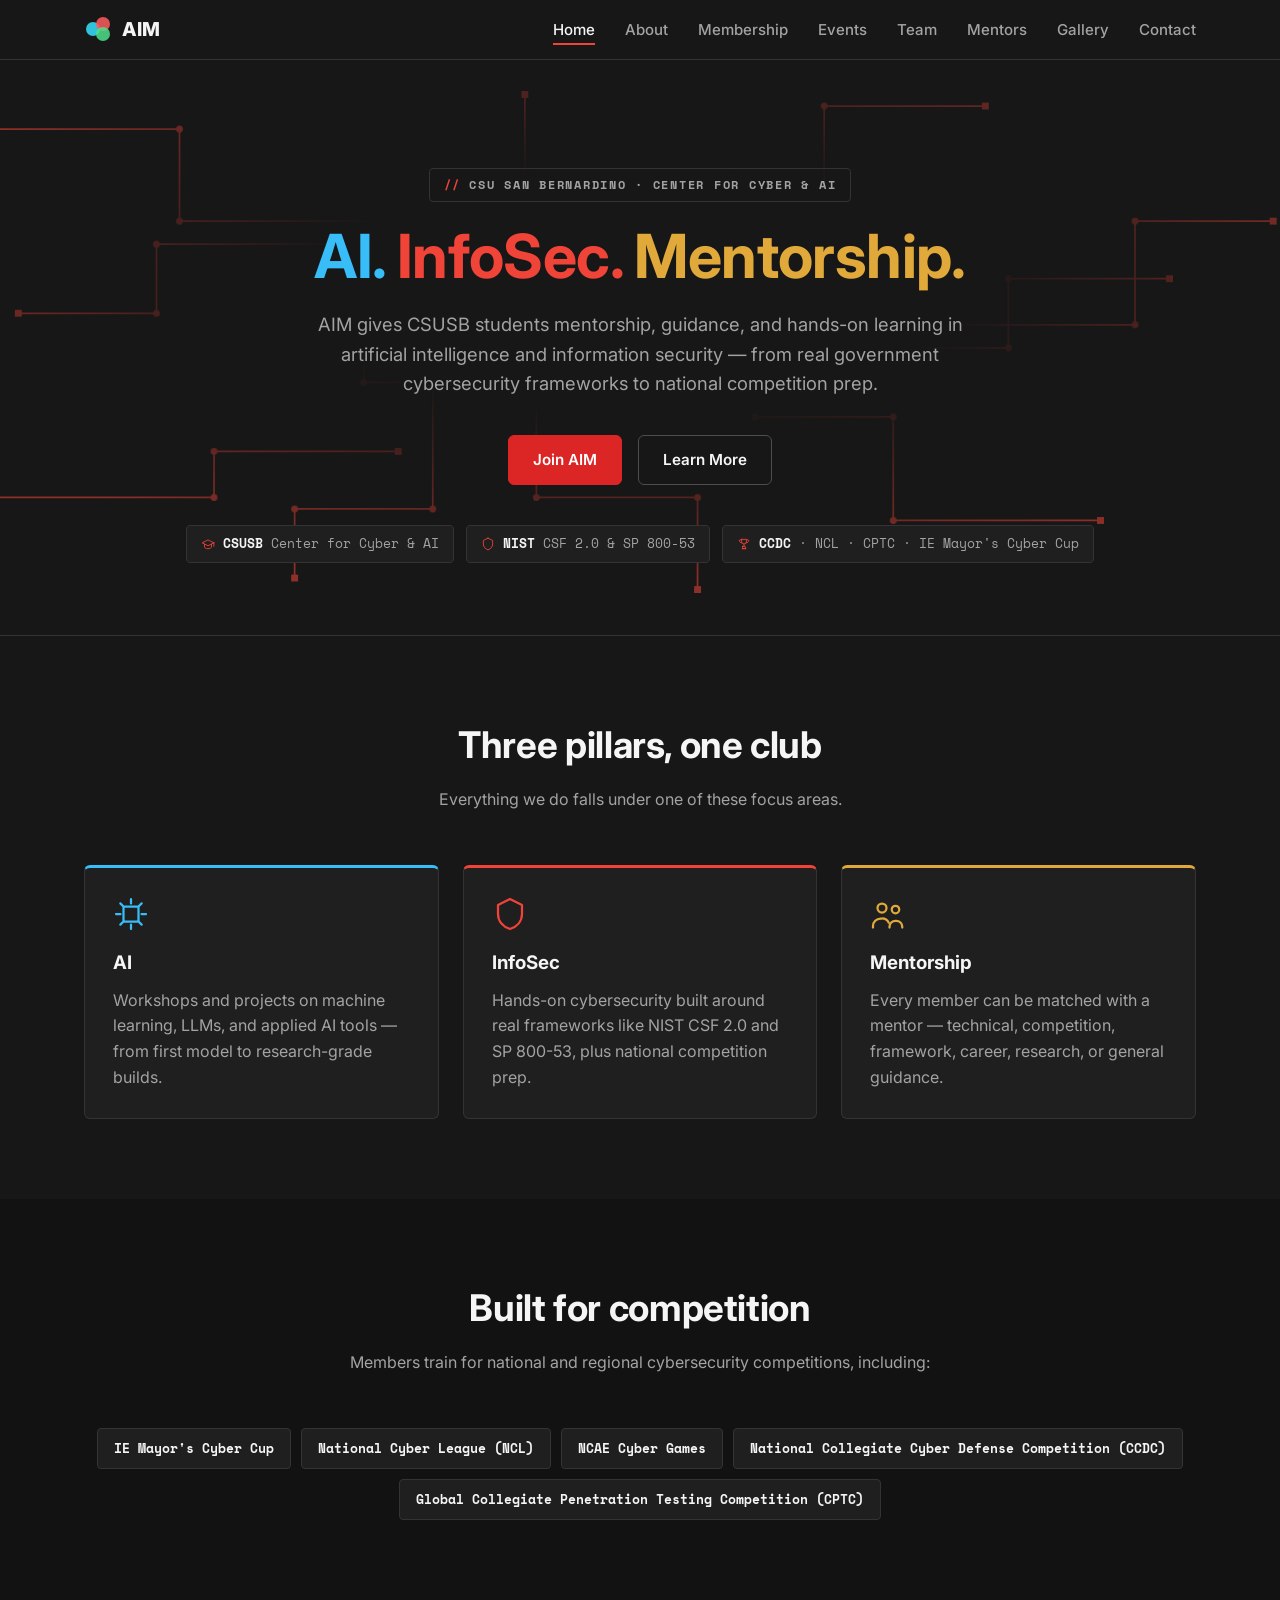
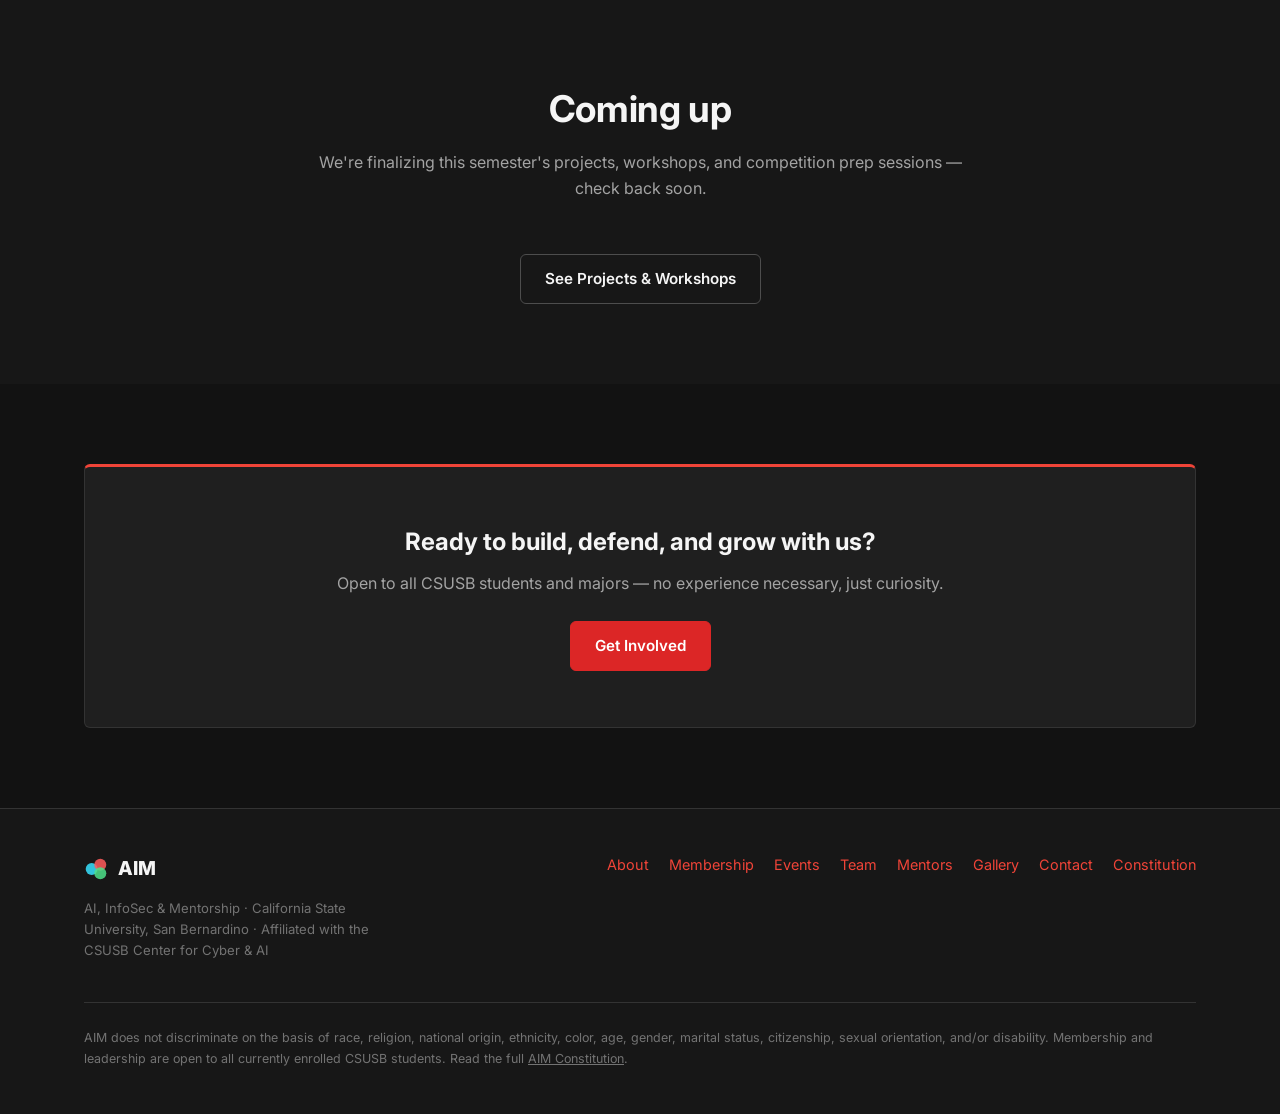
==== index.html @ 1924b588 "Switch to red/black brand palette, add circuit-board graphic sitewide" ====
<!DOCTYPE html>
<html lang="en">
<head>
  <meta charset="UTF-8">
  <meta name="viewport" content="width=device-width, initial-scale=1.0">
  <title>AIM | AI, InfoSec &amp; Mentorship — CSUSB</title>
  <meta name="description" content="AIM is a CSUSB student organization uniting AI, information security, and mentorship — cybersecurity frameworks, competitions, and peer guidance.">
  <link rel="icon" href="assets/logo.svg" type="image/svg+xml">
  <link rel="preconnect" href="https://fonts.googleapis.com">
  <link rel="preconnect" href="https://fonts.gstatic.com" crossorigin>
  <link href="https://fonts.googleapis.com/css2?family=Inter:wght@400;500;600;700;800&family=Space+Mono:wght@400;700&display=swap" rel="stylesheet">
  <link rel="stylesheet" href="css/styles.css">
</head>
<body>
  <header class="site-header">
    <nav class="nav">
      <a href="index.html" class="brand">
        <span class="brand-mark"><img src="assets/logo.svg" alt="" width="28" height="28"></span>
        AIM
      </a>
      <ul class="nav-links">
        <li><a href="index.html" class="active">Home</a></li>
        <li><a href="about.html">About</a></li>
        <li><a href="membership.html">Membership</a></li>
        <li><a href="events.html">Events</a></li>
        <li><a href="team.html">Team</a></li>
        <li><a href="mentors.html">Mentors</a></li>
        <li><a href="gallery.html">Gallery</a></li>
        <li><a href="contact.html">Contact</a></li>
      </ul>
      <button class="nav-toggle" aria-label="Toggle navigation" aria-expanded="false">
        <span></span><span></span><span></span>
      </button>
    </nav>
  </header>

  <main>
    <section class="hero">
      <div class="circuit-bg" aria-hidden="true">
        <svg viewBox="0 0 1200 500" preserveAspectRatio="xMidYMid slice">
          <path d="M40 60 L200 60 L200 140 L420 140" />
          <path d="M60 220 L180 220 L180 160 L360 160 L360 280 L500 280" />
          <path d="M900 40 L760 40 L760 140 L600 140" />
          <path d="M1150 140 L1030 140 L1030 230 L830 230 L830 160 L730 160" />
          <path d="M30 380 L230 380 L230 340 L390 340" />
          <path d="M1000 400 L820 400 L820 310 L700 310" />
          <path d="M500 30 L500 100 L680 100 L680 160" />
          <path d="M650 460 L650 380 L510 380 L510 290" />
          <path d="M300 450 L300 390 L420 390 L420 250 L510 250" />
          <path d="M820 250 L920 250 L920 190 L1060 190" />
          <rect x="37" y="57" width="6" height="6" />
          <rect x="417" y="137" width="6" height="6" />
          <rect x="57" y="217" width="6" height="6" />
          <rect x="497" y="277" width="6" height="6" />
          <rect x="897" y="37" width="6" height="6" />
          <rect x="597" y="137" width="6" height="6" />
          <rect x="1147" y="137" width="6" height="6" />
          <rect x="727" y="157" width="6" height="6" />
          <rect x="27" y="377" width="6" height="6" />
          <rect x="387" y="337" width="6" height="6" />
          <rect x="997" y="397" width="6" height="6" />
          <rect x="697" y="307" width="6" height="6" />
          <rect x="497" y="27" width="6" height="6" />
          <rect x="677" y="157" width="6" height="6" />
          <rect x="647" y="457" width="6" height="6" />
          <rect x="507" y="287" width="6" height="6" />
          <rect x="297" y="447" width="6" height="6" />
          <rect x="507" y="247" width="6" height="6" />
          <rect x="817" y="247" width="6" height="6" />
          <rect x="1057" y="187" width="6" height="6" />
          <circle cx="200" cy="60" r="3" />
          <circle cx="200" cy="140" r="3" />
          <circle cx="180" cy="220" r="3" />
          <circle cx="180" cy="160" r="3" />
          <circle cx="360" cy="160" r="3" />
          <circle cx="360" cy="280" r="3" />
          <circle cx="760" cy="40" r="3" />
          <circle cx="760" cy="140" r="3" />
          <circle cx="1030" cy="140" r="3" />
          <circle cx="1030" cy="230" r="3" />
          <circle cx="830" cy="230" r="3" />
          <circle cx="830" cy="160" r="3" />
          <circle cx="230" cy="380" r="3" />
          <circle cx="230" cy="340" r="3" />
          <circle cx="820" cy="400" r="3" />
          <circle cx="820" cy="310" r="3" />
          <circle cx="500" cy="100" r="3" />
          <circle cx="680" cy="100" r="3" />
          <circle cx="650" cy="380" r="3" />
          <circle cx="510" cy="380" r="3" />
          <circle cx="300" cy="390" r="3" />
          <circle cx="420" cy="390" r="3" />
          <circle cx="420" cy="250" r="3" />
          <circle cx="920" cy="250" r="3" />
          <circle cx="920" cy="190" r="3" />
        </svg>
      </div>
      <div class="container">
        <p class="eyebrow">CSU San Bernardino &middot; Center for Cyber &amp; AI</p>
        <h1>
          <span class="accent-ai">AI.</span>
          <span class="accent-infosec">InfoSec.</span>
          <span class="accent-mentorship">Mentorship.</span>
        </h1>
        <p class="lead">
          AIM gives CSUSB students mentorship, guidance, and hands-on learning in artificial intelligence and
          information security — from real government cybersecurity frameworks to national competition prep.
        </p>
        <div class="hero-actions">
          <a href="membership.html" class="btn btn-primary">Join AIM</a>
          <a href="about.html" class="btn btn-outline">Learn More</a>
        </div>
        <div class="badge-strip">
          <span class="badge"><svg viewBox="0 0 24 24" fill="none" stroke="currentColor" stroke-width="1.5" stroke-linecap="round" stroke-linejoin="round" aria-hidden="true"><path d="M22 10L12 5 2 10l10 5 10-5Z"/><path d="M6 12.5V17c0 1.5 2.5 3 6 3s6-1.5 6-3v-4.5"/><path d="M22 10v6"/></svg> <strong>CSUSB</strong> Center for Cyber &amp; AI</span>
          <span class="badge"><svg viewBox="0 0 24 24" fill="none" stroke="currentColor" stroke-width="1.5" stroke-linecap="round" stroke-linejoin="round" aria-hidden="true"><path d="M12 2l8 4v6c0 5-3.5 8.5-8 10-4.5-1.5-8-5-8-10V6l8-4Z"/></svg> <strong>NIST</strong> CSF 2.0 &amp; SP 800-53</span>
          <span class="badge"><svg viewBox="0 0 24 24" fill="none" stroke="currentColor" stroke-width="1.5" stroke-linecap="round" stroke-linejoin="round" aria-hidden="true"><path d="M8 4h8v4a4 4 0 0 1-8 0V4Z"/><path d="M8 5H5a1 1 0 0 0-1 1c0 2.2 1.8 4 4 4"/><path d="M16 5h3a1 1 0 0 1 1 1c0 2.2-1.8 4-4 4"/><path d="M12 12v4"/><path d="M9 20h6"/><path d="M10 16h4l1 4H9l1-4Z"/></svg> <strong>CCDC</strong> &middot; NCL &middot; CPTC &middot; IE Mayor's Cyber Cup</span>
        </div>
      </div>
    </section>

    <section class="section">
      <div class="container">
        <div class="section-header reveal">
          <h2>Three pillars, one club</h2>
          <p>Everything we do falls under one of these focus areas.</p>
        </div>
        <div class="pillars reveal">
          <div class="pillar-card ai">
            <div class="pillar-icon"><svg viewBox="0 0 24 24" fill="none" stroke="currentColor" stroke-width="1.5" stroke-linecap="round" stroke-linejoin="round" aria-hidden="true"><rect x="7" y="7" width="10" height="10" rx="1"/><path d="M12 2v3M12 19v3M2 12h3M19 12h3M4.9 4.9l2.1 2.1M17 17l2.1 2.1M19.1 4.9 17 7M7 17l-2.1 2.1"/></svg></div>
            <h3>AI</h3>
            <p>Workshops and projects on machine learning, LLMs, and applied AI tools — from first model to research-grade builds.</p>
          </div>
          <div class="pillar-card infosec">
            <div class="pillar-icon"><svg viewBox="0 0 24 24" fill="none" stroke="currentColor" stroke-width="1.5" stroke-linecap="round" stroke-linejoin="round" aria-hidden="true"><path d="M12 2l8 4v6c0 5-3.5 8.5-8 10-4.5-1.5-8-5-8-10V6l8-4Z"/></svg></div>
            <h3>InfoSec</h3>
            <p>Hands-on cybersecurity built around real frameworks like NIST CSF 2.0 and SP 800-53, plus national competition prep.</p>
          </div>
          <div class="pillar-card mentorship">
            <div class="pillar-icon"><svg viewBox="0 0 24 24" fill="none" stroke="currentColor" stroke-width="1.5" stroke-linecap="round" stroke-linejoin="round" aria-hidden="true"><circle cx="8" cy="8" r="3"/><circle cx="17" cy="9" r="2.5"/><path d="M2 21v-1a5 5 0 0 1 5-5h1a5 5 0 0 1 4.5 2.8"/><path d="M13 21v-.5a4 4 0 0 1 4-4h.5a4 4 0 0 1 4 4V21"/></svg></div>
            <h3>Mentorship</h3>
            <p>Every member can be matched with a mentor — technical, competition, framework, career, research, or general guidance.</p>
          </div>
        </div>
      </div>
    </section>

    <section class="section section-alt">
      <div class="container">
        <div class="section-header reveal">
          <h2>Built for competition</h2>
          <p>Members train for national and regional cybersecurity competitions, including:</p>
        </div>
        <div class="chip-row reveal">
          <span class="chip">IE Mayor's Cyber Cup</span>
          <span class="chip">National Cyber League (NCL)</span>
          <span class="chip">NCAE Cyber Games</span>
          <span class="chip">National Collegiate Cyber Defense Competition (CCDC)</span>
          <span class="chip">Global Collegiate Penetration Testing Competition (CPTC)</span>
        </div>
      </div>
    </section>

    <section class="section">
      <div class="container">
        <div class="section-header reveal">
          <h2>Coming up</h2>
          <p>We're finalizing this semester's projects, workshops, and competition prep sessions — check back soon.</p>
        </div>
        <div style="text-align:center;">
          <a href="events.html" class="btn btn-outline">See Projects &amp; Workshops</a>
        </div>
      </div>
    </section>

    <section class="section section-alt">
      <div class="container">
        <div class="cta-banner reveal">
          <h2>Ready to build, defend, and grow with us?</h2>
          <p>Open to all CSUSB students and majors — no experience necessary, just curiosity.</p>
          <a href="membership.html" class="btn btn-primary">Get Involved</a>
        </div>
      </div>
    </section>
  </main>

  <footer class="site-footer">
    <div class="container">
      <div class="footer-inner">
        <div>
          <div class="brand"><span class="brand-mark"><img src="assets/logo.svg" alt="" width="24" height="24"></span> AIM</div>
          <p class="footer-note">AI, InfoSec &amp; Mentorship &middot; California State University, San Bernardino &middot; Affiliated with the CSUSB Center for Cyber &amp; AI</p>
        </div>
        <ul class="footer-links">
          <li><a href="about.html">About</a></li>
          <li><a href="membership.html">Membership</a></li>
          <li><a href="events.html">Events</a></li>
          <li><a href="team.html">Team</a></li>
          <li><a href="mentors.html">Mentors</a></li>
          <li><a href="gallery.html">Gallery</a></li>
          <li><a href="contact.html">Contact</a></li>
          <li><a href="constitution.html">Constitution</a></li>
        </ul>
      </div>
      <p class="footer-legal">
        AIM does not discriminate on the basis of race, religion, national origin, ethnicity, color, age, gender,
        marital status, citizenship, sexual orientation, and/or disability. Membership and leadership are open to
        all currently enrolled CSUSB students. Read the full <a href="constitution.html">AIM Constitution</a>.
      </p>
    </div>
  </footer>

  <script src="js/main.js"></script>
</body>
</html>
---- css/styles.css ----
/* ===== AIM Club — shared styles ===== */

:root {
  --bg: #171717;
  --bg-alt: #121212;
  --surface: #1f1f1f;
  --surface-solid: #1f1f1f;
  --border: #333333;
  --border-strong: #4d4d4d;
  --text: #F5F5F5;
  --text-muted: #a3a3a3;
  --text-dim: #737373;

  --ai: #38BDF8;
  --infosec: #F04438;
  --mentorship: #E0A93A;

  --accent: #F04438;
  --accent-dark: #DC2626;
  --accent-darker: #B91C1C;
  --destructive: #DC2626;

  --radius: 6px;
  --radius-sm: 4px;
  --max-width: 1160px;

  --font-mono: "Space Mono", ui-monospace, SFMono-Regular, Menlo, Monaco, Consolas, "Liberation Mono", monospace;
  --font-body: "Inter", "Segoe UI", system-ui, -apple-system, Roboto, Helvetica, Arial, sans-serif;
}

* { box-sizing: border-box; }

html { scroll-behavior: smooth; }

body {
  margin: 0;
  background: var(--bg);
  color: var(--text);
  font-family: var(--font-body);
  line-height: 1.6;
  -webkit-font-smoothing: antialiased;
}

img { max-width: 100%; display: block; }

a { color: var(--accent); text-decoration: none; }
a:hover { text-decoration: underline; }

.container {
  max-width: var(--max-width);
  margin: 0 auto;
  padding: 0 24px;
}

/* ===== Header / Nav ===== */
.site-header {
  position: sticky;
  top: 0;
  z-index: 50;
  background: var(--bg);
  border-bottom: 1px solid var(--border);
}

.nav {
  display: flex;
  align-items: center;
  justify-content: space-between;
  padding: 14px 24px;
  max-width: var(--max-width);
  margin: 0 auto;
}

.brand {
  display: flex;
  align-items: center;
  gap: 10px;
  font-weight: 800;
  font-size: 1.2rem;
  letter-spacing: 0.01em;
  color: var(--text);
}

.brand:hover { text-decoration: none; }

.brand-mark {
  display: flex;
  align-items: center;
}

.nav-links {
  display: flex;
  gap: 30px;
  list-style: none;
  margin: 0;
  padding: 0;
}

.nav-links a {
  color: var(--text-muted);
  font-weight: 500;
  font-size: 0.94rem;
  position: relative;
  padding-bottom: 4px;
  transition: color 0.15s ease;
}

.nav-links a::after {
  content: "";
  position: absolute;
  left: 0;
  right: 100%;
  bottom: -2px;
  height: 2px;
  background: var(--accent);
  transition: right 0.2s ease;
}

.nav-links a:hover,
.nav-links a.active {
  color: var(--text);
  text-decoration: none;
}

.nav-links a:hover::after,
.nav-links a.active::after { right: 0; }

.nav-toggle {
  display: none;
  flex-direction: column;
  gap: 5px;
  background: none;
  border: none;
  cursor: pointer;
  padding: 6px;
}

.nav-toggle span {
  width: 22px;
  height: 2px;
  background: var(--text);
  display: block;
}

@media (max-width: 860px) {
  .nav-toggle { display: flex; }

  .nav-links {
    position: absolute;
    top: 100%;
    left: 0;
    right: 0;
    background: var(--bg);
    border-bottom: 1px solid var(--border);
    flex-direction: column;
    gap: 0;
    max-height: 0;
    overflow: hidden;
    transition: max-height 0.25s ease;
  }

  .nav-links.open { max-height: 400px; }

  .nav-links li { border-top: 1px solid var(--border); }

  .nav-links a { display: block; padding: 14px 24px; }
  .nav-links a::after { display: none; }
}

/* ===== Buttons ===== */
.btn {
  display: inline-block;
  padding: 12px 24px;
  border-radius: var(--radius);
  font-weight: 600;
  font-size: 0.95rem;
  border: 1px solid transparent;
  cursor: pointer;
  transition: background 0.15s ease, border-color 0.15s ease, color 0.15s ease;
}

.btn:hover { text-decoration: none; }

.btn-primary {
  background: var(--accent-dark);
  color: #FFFFFF;
  border-color: var(--accent-dark);
}

.btn-primary:hover { background: var(--accent-darker); border-color: var(--accent-darker); }

.btn-outline {
  background: transparent;
  border-color: var(--border-strong);
  color: var(--text);
}

.btn-outline:hover { border-color: var(--accent); color: var(--accent); }

/* ===== Hero ===== */
.hero {
  position: relative;
  padding: 96px 0 72px;
  text-align: center;
  border-bottom: 1px solid var(--border);
}

/* Circuit-board trace graphic — used at the top of every page. Etched lines, no glow, one-time draw-in. */
.circuit-bg {
  position: absolute;
  inset: 0;
  z-index: -1;
  overflow: hidden;
  mask-image: radial-gradient(ellipse 70% 60% at 50% 40%, transparent 35%, black 85%);
  -webkit-mask-image: radial-gradient(ellipse 70% 60% at 50% 40%, transparent 35%, black 85%);
}

.circuit-bg svg {
  width: 100%;
  height: 100%;
  opacity: 0.55;
}

.circuit-bg path {
  fill: none;
  stroke: var(--accent);
  stroke-width: 1.5;
  stroke-dasharray: 1400;
  stroke-dashoffset: 1400;
  animation: trace-draw 2.4s ease-out forwards;
}

.circuit-bg rect,
.circuit-bg circle {
  fill: var(--accent);
  opacity: 0;
  animation: pad-fade-in 0.6s ease-out 1.8s forwards;
}

@keyframes trace-draw {
  to { stroke-dashoffset: 0; }
}

@keyframes pad-fade-in {
  to { opacity: 1; }
}

@media (prefers-reduced-motion: reduce) {
  .circuit-bg path { stroke-dashoffset: 0; animation: none; }
  .circuit-bg rect, .circuit-bg circle { opacity: 1; animation: none; }
}

.hero .eyebrow {
  display: inline-flex;
  align-items: center;
  gap: 8px;
  font-family: var(--font-mono);
  color: var(--text-muted);
  text-transform: uppercase;
  letter-spacing: 0.14em;
  font-size: 0.78rem;
  font-weight: 700;
  margin-bottom: 20px;
  padding: 6px 14px;
  border: 1px solid var(--border);
  border-radius: var(--radius-sm);
}

.hero .eyebrow::before {
  content: "//";
  color: var(--accent);
}

.hero h1 {
  font-size: clamp(2.4rem, 5.5vw, 3.8rem);
  margin: 0 0 20px;
  line-height: 1.12;
  letter-spacing: -0.01em;
}

.hero .accent-ai { color: var(--ai); }
.hero .accent-infosec { color: var(--infosec); }
.hero .accent-mentorship { color: var(--mentorship); }

.hero p.lead {
  color: var(--text-muted);
  font-size: 1.15rem;
  max-width: 660px;
  margin: 0 auto 36px;
}

.hero-actions {
  display: flex;
  gap: 16px;
  justify-content: center;
  flex-wrap: wrap;
}

/* ===== Badge strip (affiliation / frameworks / competitions) ===== */
.badge-strip {
  display: flex;
  flex-wrap: wrap;
  justify-content: center;
  gap: 12px;
  margin-top: 40px;
}

.badge {
  display: inline-flex;
  align-items: center;
  gap: 8px;
  padding: 8px 14px;
  border-radius: var(--radius-sm);
  background: var(--surface);
  border: 1px solid var(--border);
  font-family: var(--font-mono);
  font-size: 0.8rem;
  color: var(--text-muted);
}

.badge svg { width: 14px; height: 14px; stroke: var(--accent); flex-shrink: 0; }
.badge strong { color: var(--text); font-weight: 600; }

/* ===== Section ===== */
.section {
  padding: 80px 0;
}

.section-alt { background: var(--bg-alt); }

.section-header {
  text-align: center;
  max-width: 680px;
  margin: 0 auto 52px;
}

.section-header h2 {
  font-size: clamp(1.7rem, 3vw, 2.3rem);
  margin: 0 0 12px;
  letter-spacing: -0.01em;
}

.section-header p { color: var(--text-muted); margin: 0; }

/* ===== Pillar cards ===== */
.pillars {
  display: grid;
  grid-template-columns: repeat(3, 1fr);
  gap: 24px;
}

@media (max-width: 800px) {
  .pillars { grid-template-columns: 1fr; }
}

.pillar-card {
  position: relative;
  background: var(--surface);
  border: 1px solid var(--border);
  border-top: 3px solid var(--pillar-color, var(--accent));
  border-radius: var(--radius);
  padding: 28px;
  transition: border-color 0.15s ease;
}

.pillar-card:hover { border-color: var(--border-strong); border-top-color: var(--pillar-color, var(--accent)); }

.pillar-card.ai { --pillar-color: var(--ai); }
.pillar-card.infosec { --pillar-color: var(--infosec); }
.pillar-card.mentorship { --pillar-color: var(--mentorship); }

.pillar-icon {
  width: 36px;
  height: 36px;
  margin-bottom: 16px;
  color: var(--pillar-color, var(--accent));
}

.pillar-icon svg { width: 100%; height: 100%; stroke: currentColor; fill: none; stroke-width: 1.5; }

.pillar-card h3 { margin: 0 0 10px; }
.pillar-card p { color: var(--text-muted); margin: 0; }

/* ===== Competitions / frameworks strip ===== */
.chip-row {
  display: flex;
  flex-wrap: wrap;
  gap: 10px;
  justify-content: center;
}

.chip {
  padding: 9px 16px;
  border-radius: var(--radius-sm);
  background: var(--surface);
  border: 1px solid var(--border);
  font-family: var(--font-mono);
  font-size: 0.82rem;
  font-weight: 700;
  color: var(--text);
  transition: border-color 0.15s ease;
}

.chip:hover { border-color: var(--accent); }

/* ===== Cards grid (events / team) ===== */
.card-grid {
  display: grid;
  grid-template-columns: repeat(auto-fit, minmax(260px, 1fr));
  gap: 20px;
}

.card {
  background: var(--surface);
  border: 1px solid var(--border);
  border-radius: var(--radius);
  overflow: hidden;
  transition: border-color 0.15s ease;
}

.card:hover { border-color: var(--border-strong); }

.card-body { padding: 22px; }

.card-tag {
  display: inline-block;
  font-family: var(--font-mono);
  font-size: 0.68rem;
  font-weight: 700;
  text-transform: uppercase;
  letter-spacing: 0.06em;
  padding: 4px 10px;
  border-radius: var(--radius-sm);
  margin-bottom: 12px;
}

.card-tag.ai { background: rgba(56, 189, 248, 0.12); color: var(--ai); }
.card-tag.infosec { background: rgba(240, 68, 56, 0.12); color: var(--infosec); }
.card-tag.mentorship { background: rgba(224, 169, 58, 0.12); color: var(--mentorship); }
.card-tag.competition { background: rgba(148, 163, 184, 0.14); color: var(--text); }
.card-tag.neutral { background: rgba(148, 163, 184, 0.1); color: var(--text-muted); }

.card h3 { margin: 0 0 8px; font-size: 1.1rem; }
.card h3 a { color: var(--text); text-decoration: none; }
.card h3 a:hover { color: var(--accent); text-decoration: underline; }
.card .meta { color: var(--text-muted); font-size: 0.85rem; margin: 0 0 10px; }
.card p.desc { color: var(--text-muted); margin: 0; font-size: 0.92rem; }

/* ===== Project schedule ===== */
.schedule-box {
  background: var(--surface-solid);
  border: 1px solid var(--border);
  border-radius: var(--radius);
  max-height: 480px;
  overflow: auto;
}

.schedule-table {
  width: 100%;
  border-collapse: collapse;
}

.schedule-table thead th {
  position: sticky;
  top: 0;
  z-index: 1;
  background: var(--surface-solid);
  text-align: left;
  font-family: var(--font-mono);
  font-size: 0.68rem;
  text-transform: uppercase;
  letter-spacing: 0.08em;
  color: var(--text-dim);
  padding: 14px 20px;
  border-bottom: 1px solid var(--border);
  white-space: nowrap;
}

.schedule-table tbody td {
  padding: 14px 20px;
  border-bottom: 1px solid var(--border);
  vertical-align: middle;
}

.schedule-table tbody tr:last-child td { border-bottom: none; }

.schedule-table tbody tr:hover { background: var(--bg-alt); }

.schedule-name {
  color: var(--text);
  font-weight: 700;
  font-size: 0.95rem;
}

.schedule-person {
  display: flex;
  align-items: center;
  gap: 8px;
  font-family: var(--font-mono);
  font-size: 0.82rem;
  color: var(--text-muted);
  white-space: nowrap;
}

.schedule-avatar {
  flex: none;
  width: 26px;
  height: 26px;
  border-radius: 50%;
  background: var(--border);
  display: flex;
  align-items: center;
  justify-content: center;
  color: var(--text-dim);
  overflow: hidden;
}

.schedule-avatar svg { width: 14px; height: 14px; }

.schedule-time {
  font-family: var(--font-mono);
  font-size: 0.85rem;
  color: var(--text);
  white-space: nowrap;
}

.schedule-location {
  font-family: var(--font-mono);
  font-size: 0.85rem;
  color: var(--text-muted);
  white-space: nowrap;
}

@media (max-width: 720px) {
  .schedule-table { min-width: 640px; }
}

/* ===== Gallery ===== */
.gallery-grid {
  display: grid;
  grid-template-columns: repeat(auto-fill, minmax(220px, 1fr));
  gap: 16px;
}

.gallery-grid img {
  width: 100%;
  aspect-ratio: 4 / 3;
  object-fit: cover;
  border-radius: var(--radius-sm);
  border: 1px solid var(--border);
}

/* ===== Team ===== */
.team-section-label {
  text-align: center;
  font-size: 0.8rem;
  font-weight: 700;
  text-transform: uppercase;
  letter-spacing: 0.12em;
  color: var(--text-dim);
  margin: 0 0 24px;
}

.team-card {
  text-align: center;
  padding: 30px 20px;
}

.avatar {
  width: 84px;
  height: 84px;
  border-radius: 50%;
  margin: 0 auto 16px;
  display: flex;
  align-items: center;
  justify-content: center;
  font-weight: 700;
  font-size: 1.3rem;
  color: var(--text);
  background: var(--border);
  border: 1px solid var(--border-strong);
}

.team-card h3 { margin: 0 0 4px; font-size: 1.05rem; }
.team-card .role { color: var(--text-muted); font-size: 0.88rem; margin: 0 0 10px; font-weight: 600; }
.team-card .role-desc { color: var(--text-dim); font-size: 0.82rem; margin: 0; }

/* ===== Membership tiers ===== */
.tier-grid {
  display: grid;
  grid-template-columns: repeat(3, 1fr);
  gap: 24px;
}

@media (max-width: 900px) {
  .tier-grid { grid-template-columns: 1fr; }
}

.tier-card {
  background: var(--surface);
  border: 1px solid var(--border);
  border-radius: var(--radius);
  padding: 28px;
}

.tier-card h3 { margin: 0 0 12px; }
.tier-card p { color: var(--text-muted); font-size: 0.94rem; }
.tier-card ul { color: var(--text-muted); font-size: 0.9rem; padding-left: 20px; margin: 14px 0 0; }
.tier-card li { margin-bottom: 6px; }

.mentor-category-grid {
  display: grid;
  grid-template-columns: repeat(auto-fit, minmax(240px, 1fr));
  gap: 20px;
}

.mentor-category {
  background: var(--surface);
  border: 1px solid var(--border);
  border-radius: var(--radius-sm);
  padding: 20px;
}

.mentor-category h4 {
  margin: 0 0 8px;
  color: var(--text);
  font-size: 0.98rem;
}

.mentor-category p { margin: 0; color: var(--text-muted); font-size: 0.88rem; }

/* ===== Contact ===== */
.contact-grid {
  display: grid;
  grid-template-columns: 1.1fr 0.9fr;
  gap: 40px;
  align-items: start;
}

@media (max-width: 800px) {
  .contact-grid { grid-template-columns: 1fr; }
}

.info-list {
  list-style: none;
  padding: 0;
  margin: 0;
  display: flex;
  flex-direction: column;
  gap: 14px;
}

.info-list li {
  background: var(--surface);
  border: 1px solid var(--border);
  border-radius: var(--radius);
  padding: 14px 18px;
}

.info-list .label {
  display: block;
  font-size: 0.78rem;
  text-transform: uppercase;
  letter-spacing: 0.06em;
  color: var(--text-muted);
  margin-bottom: 4px;
}

.form-card {
  background: var(--surface);
  border: 1px solid var(--border);
  border-radius: var(--radius);
  padding: 28px;
}

.form-card h3 { margin-top: 0; }

.form-card .btn-primary {
  width: 100%;
  text-align: center;
  margin-top: 8px;
}

/* ===== CTA banner ===== */
.cta-banner {
  position: relative;
  text-align: center;
  padding: 56px 24px;
  border-radius: var(--radius);
  background: var(--surface);
  border: 1px solid var(--border);
  border-top: 3px solid var(--accent);
}

.cta-banner h2 { margin: 0 0 10px; }
.cta-banner p { color: var(--text-muted); margin: 0 0 24px; }

/* ===== Footer ===== */
.site-footer {
  border-top: 1px solid var(--border);
  padding: 44px 0 32px;
  color: var(--text-muted);
  font-size: 0.9rem;
}

.footer-inner {
  display: flex;
  justify-content: space-between;
  align-items: flex-start;
  flex-wrap: wrap;
  gap: 24px;
}

.footer-links {
  display: flex;
  gap: 20px;
  list-style: none;
  padding: 0;
  margin: 0;
}

.footer-note { margin-top: 14px; font-size: 0.82rem; color: var(--text-dim); max-width: 320px; }

.footer-legal {
  margin-top: 28px;
  padding-top: 24px;
  border-top: 1px solid var(--border);
  font-size: 0.78rem;
  color: var(--text-dim);
  line-height: 1.7;
}

.footer-legal a { color: var(--text-dim); text-decoration: underline; }

/* ===== Page header (non-home pages) ===== */
.page-header {
  position: relative;
  padding: 64px 0 40px;
  text-align: center;
  border-bottom: 1px solid var(--border);
}

.page-header h1 { margin: 0 0 12px; font-size: clamp(1.9rem, 4vw, 2.7rem); letter-spacing: -0.01em; }
.page-header p { color: var(--text-muted); max-width: 640px; margin: 0 auto; }

/* ===== Prose (Constitution page) ===== */
.prose {
  max-width: 780px;
  margin: 0 auto;
  color: var(--text-muted);
}

.prose h2 {
  color: var(--text);
  margin: 44px 0 14px;
  font-size: 1.3rem;
  letter-spacing: -0.01em;
}

.prose h2:first-child { margin-top: 0; }

.prose h3 {
  color: var(--text);
  margin: 26px 0 10px;
  font-size: 1.05rem;
}

.prose p { margin: 0 0 14px; }
.prose ul { margin: 0 0 14px; padding-left: 22px; }
.prose li { margin-bottom: 6px; }

.prose-card {
  background: var(--surface);
  border: 1px solid var(--border);
  border-radius: var(--radius);
  padding: 40px;
}

@media (max-width: 640px) {
  .prose-card { padding: 24px; }
}

/* ===== Reveal-on-scroll ===== */
.reveal {
  opacity: 0;
  transform: translateY(12px);
  transition: opacity 0.4s ease, transform 0.4s ease;
}

.reveal.in-view {
  opacity: 1;
  transform: translateY(0);
}

@media (prefers-reduced-motion: reduce) {
  .reveal { opacity: 1; transform: none; transition: none; }
}
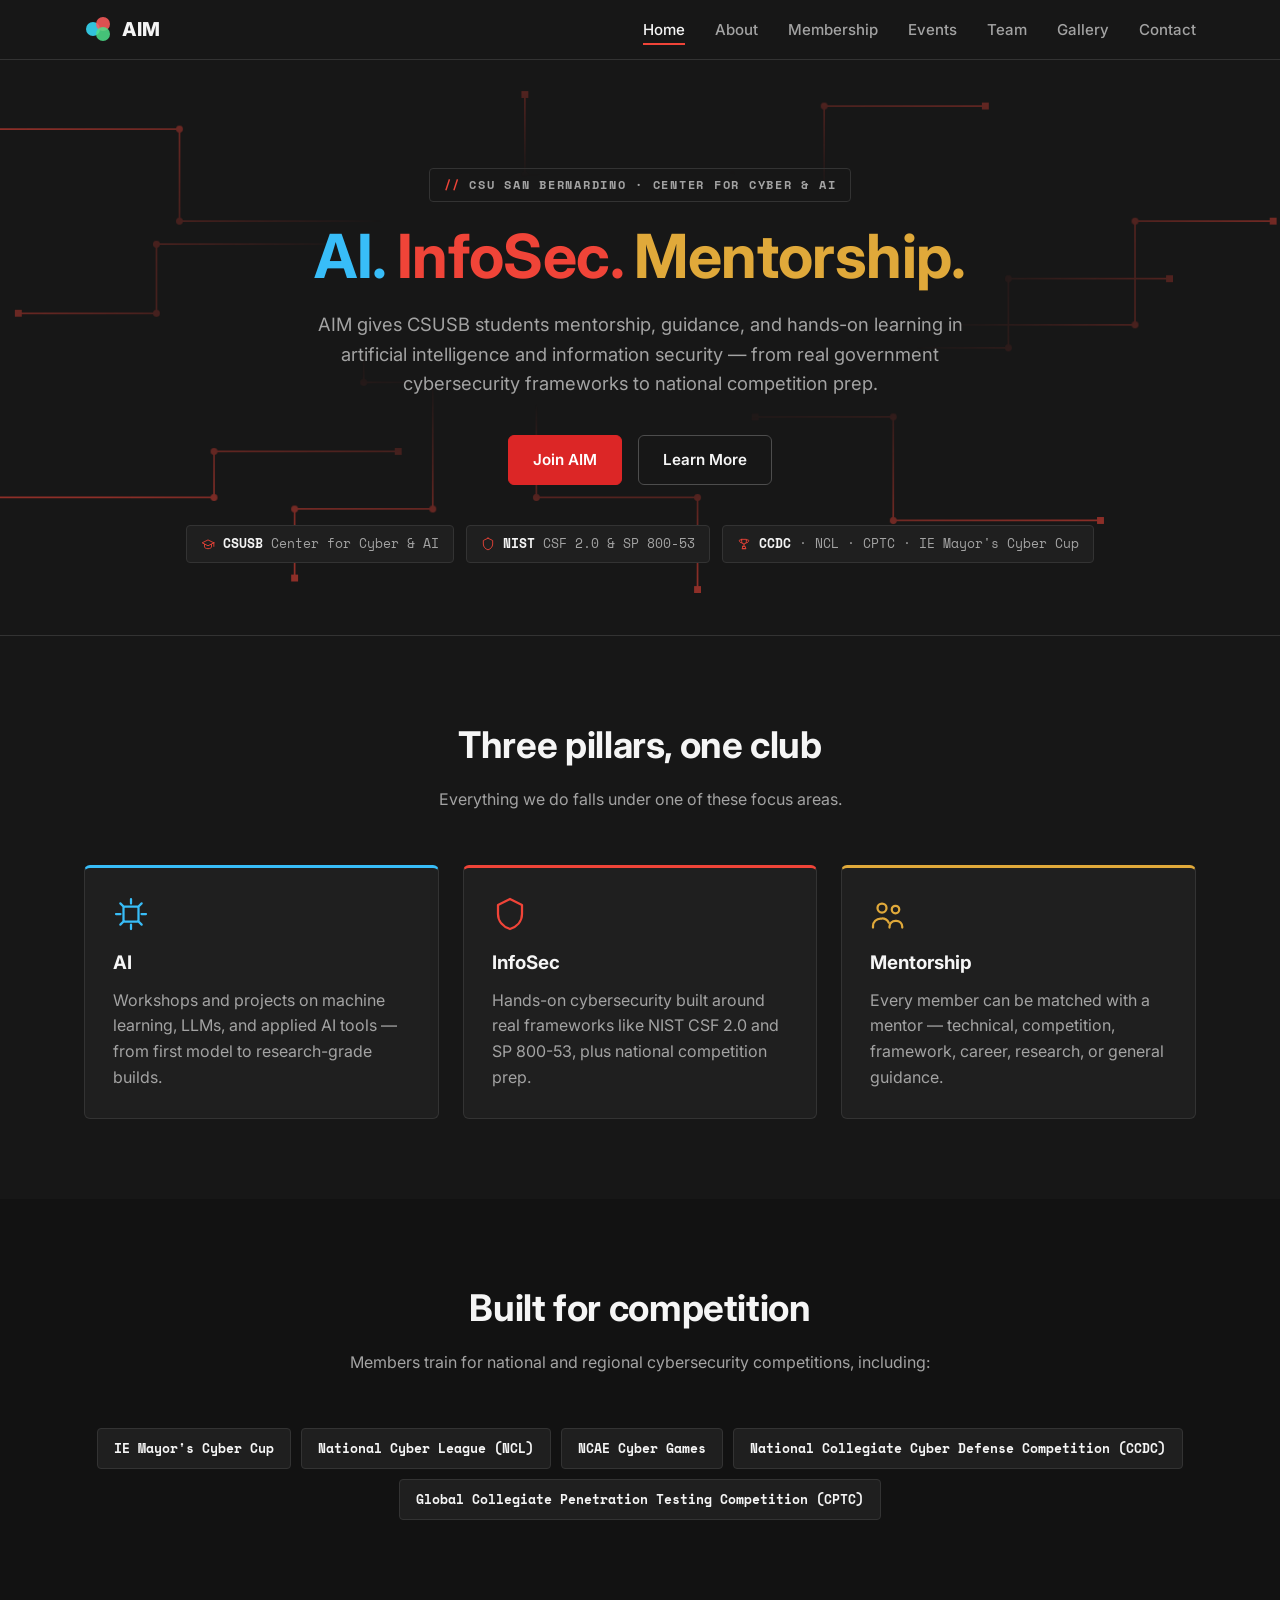
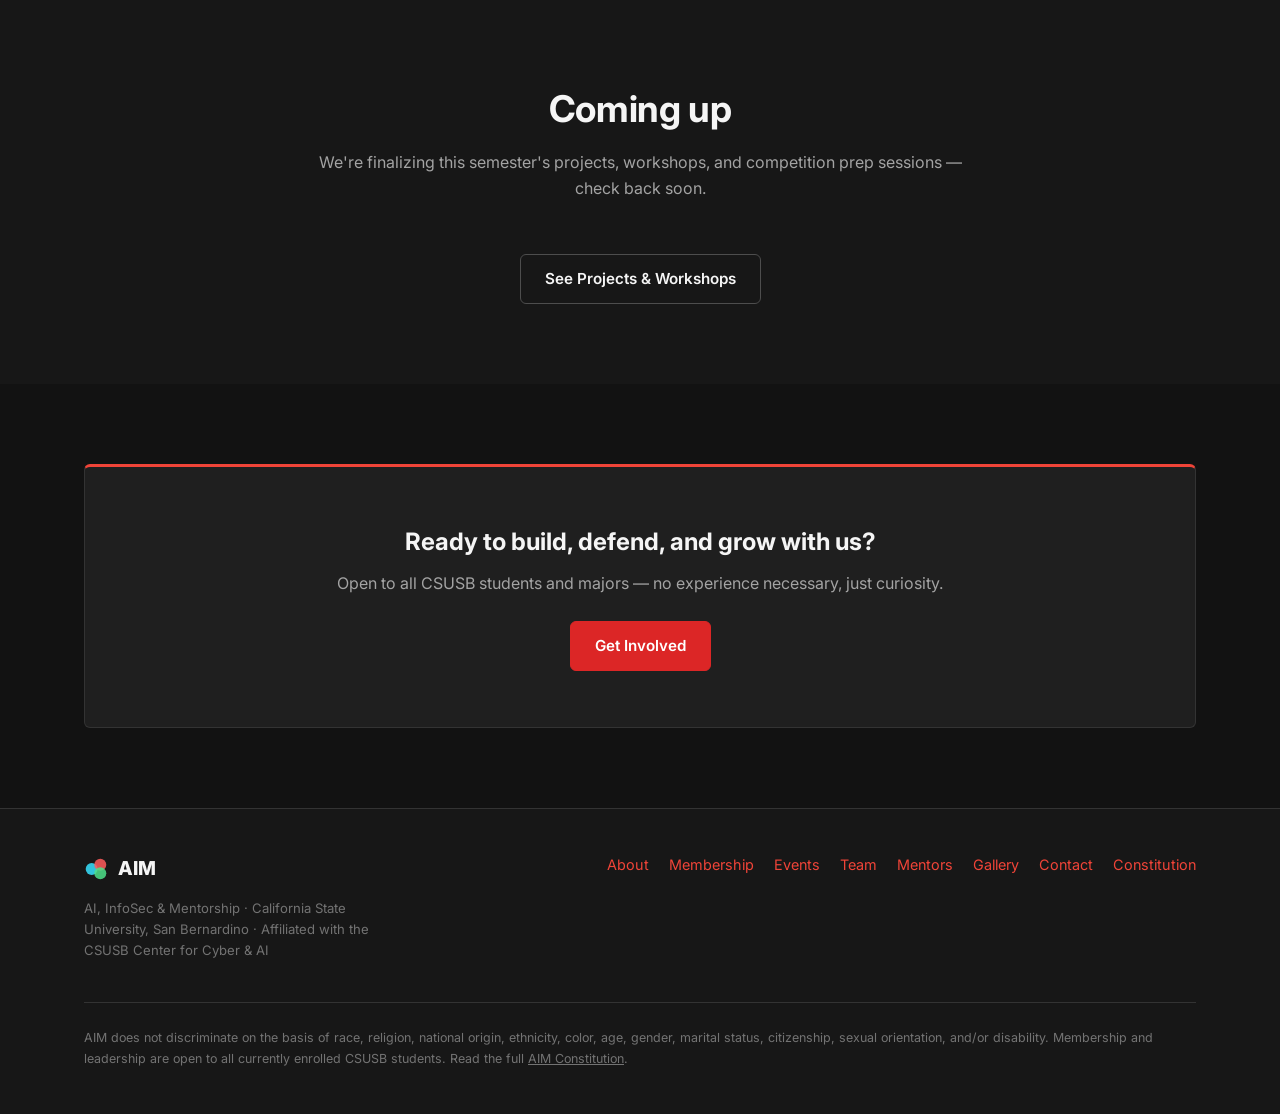
==== commit 9be1f85b: "Remove Mentors from header nav, update officer roster, drop LinkedIn link Site-wide: drop Mentors fr" ====
--- a/index.html
+++ b/index.html
@@ -24,7 +24,6 @@
         <li><a href="membership.html">Membership</a></li>
         <li><a href="events.html">Events</a></li>
         <li><a href="team.html">Team</a></li>
-        <li><a href="mentors.html">Mentors</a></li>
         <li><a href="gallery.html">Gallery</a></li>
         <li><a href="contact.html">Contact</a></li>
       </ul>
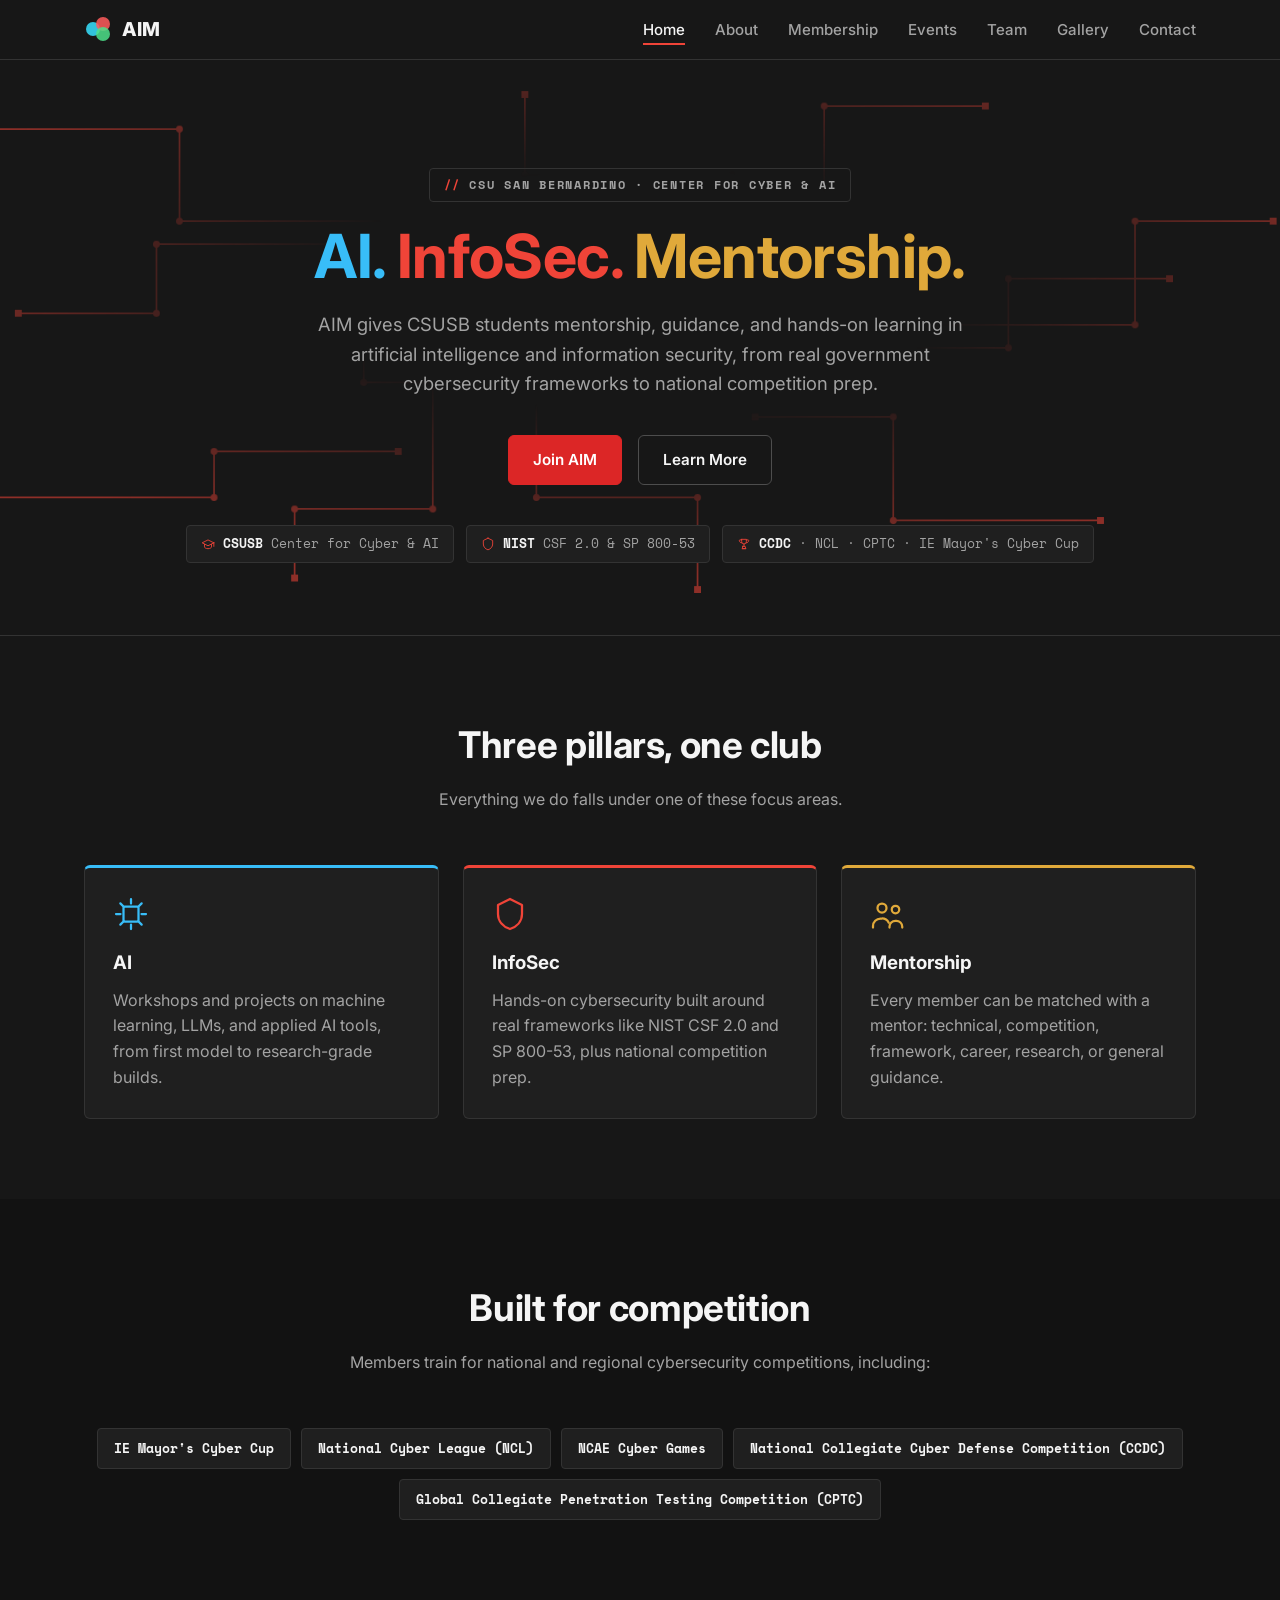
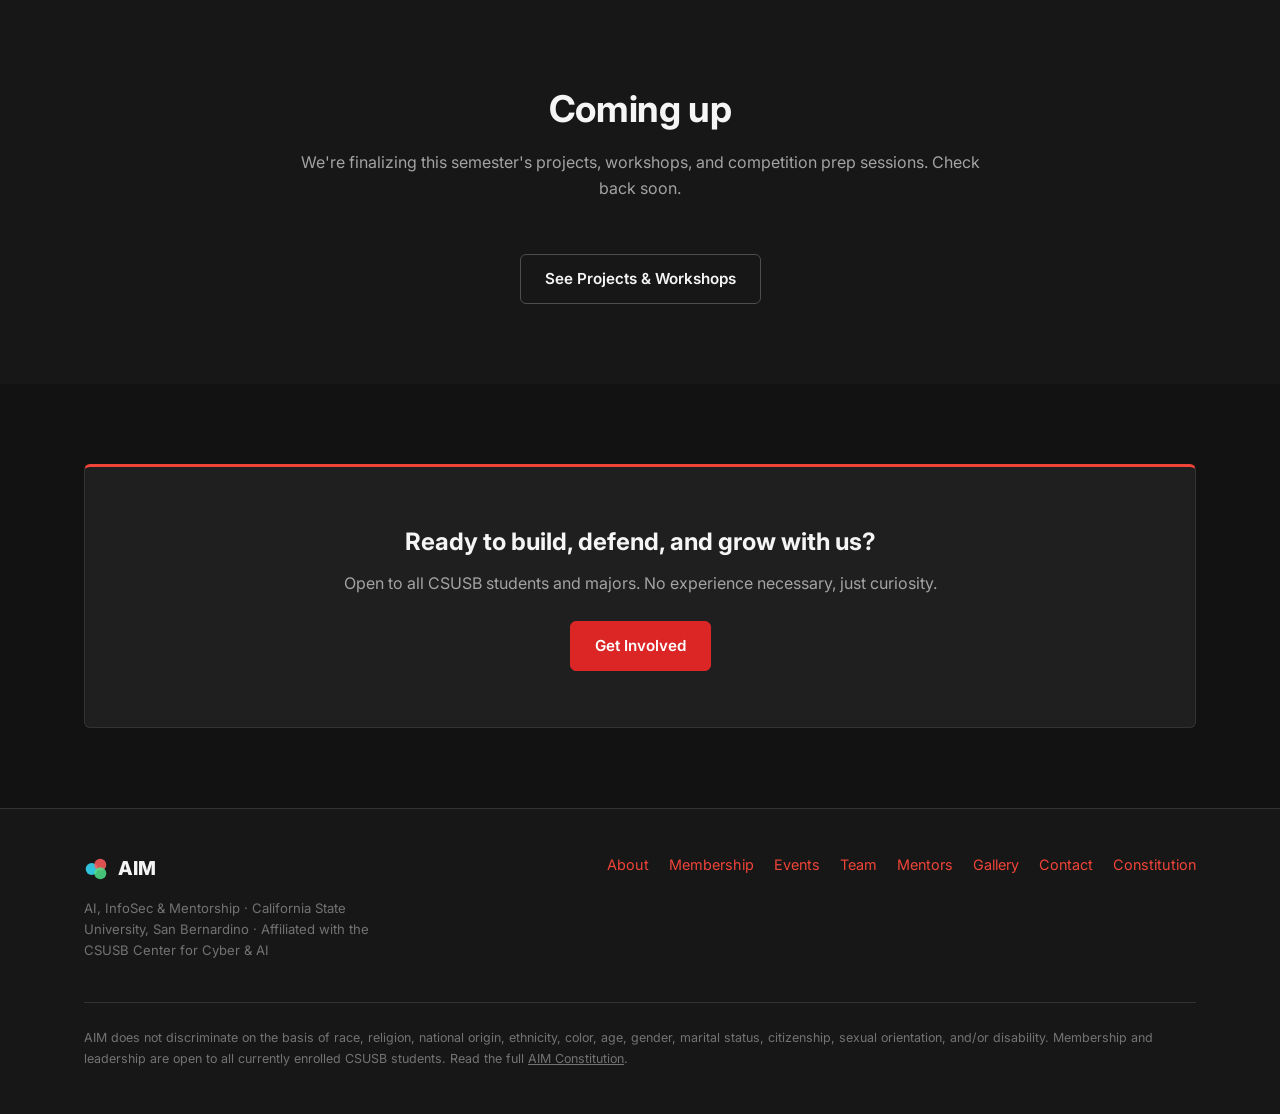
==== commit 506b9295: "Remove em dashes sitewide, rewrite as plain punctuation Rewrote every em dash across all pages and s" ====
--- a/index.html
+++ b/index.html
@@ -3,8 +3,8 @@
 <head>
   <meta charset="UTF-8">
   <meta name="viewport" content="width=device-width, initial-scale=1.0">
-  <title>AIM | AI, InfoSec &amp; Mentorship — CSUSB</title>
-  <meta name="description" content="AIM is a CSUSB student organization uniting AI, information security, and mentorship — cybersecurity frameworks, competitions, and peer guidance.">
+  <title>AIM | AI, InfoSec &amp; Mentorship - CSUSB</title>
+  <meta name="description" content="AIM is a CSUSB student organization uniting AI, information security, and mentorship: cybersecurity frameworks, competitions, and peer guidance.">
   <link rel="icon" href="assets/logo.svg" type="image/svg+xml">
   <link rel="preconnect" href="https://fonts.googleapis.com">
   <link rel="preconnect" href="https://fonts.gstatic.com" crossorigin>
@@ -103,7 +103,7 @@
         </h1>
         <p class="lead">
           AIM gives CSUSB students mentorship, guidance, and hands-on learning in artificial intelligence and
-          information security — from real government cybersecurity frameworks to national competition prep.
+          information security, from real government cybersecurity frameworks to national competition prep.
         </p>
         <div class="hero-actions">
           <a href="membership.html" class="btn btn-primary">Join AIM</a>
@@ -127,7 +127,7 @@
           <div class="pillar-card ai">
             <div class="pillar-icon"><svg viewBox="0 0 24 24" fill="none" stroke="currentColor" stroke-width="1.5" stroke-linecap="round" stroke-linejoin="round" aria-hidden="true"><rect x="7" y="7" width="10" height="10" rx="1"/><path d="M12 2v3M12 19v3M2 12h3M19 12h3M4.9 4.9l2.1 2.1M17 17l2.1 2.1M19.1 4.9 17 7M7 17l-2.1 2.1"/></svg></div>
             <h3>AI</h3>
-            <p>Workshops and projects on machine learning, LLMs, and applied AI tools — from first model to research-grade builds.</p>
+            <p>Workshops and projects on machine learning, LLMs, and applied AI tools, from first model to research-grade builds.</p>
           </div>
           <div class="pillar-card infosec">
             <div class="pillar-icon"><svg viewBox="0 0 24 24" fill="none" stroke="currentColor" stroke-width="1.5" stroke-linecap="round" stroke-linejoin="round" aria-hidden="true"><path d="M12 2l8 4v6c0 5-3.5 8.5-8 10-4.5-1.5-8-5-8-10V6l8-4Z"/></svg></div>
@@ -137,7 +137,7 @@
           <div class="pillar-card mentorship">
             <div class="pillar-icon"><svg viewBox="0 0 24 24" fill="none" stroke="currentColor" stroke-width="1.5" stroke-linecap="round" stroke-linejoin="round" aria-hidden="true"><circle cx="8" cy="8" r="3"/><circle cx="17" cy="9" r="2.5"/><path d="M2 21v-1a5 5 0 0 1 5-5h1a5 5 0 0 1 4.5 2.8"/><path d="M13 21v-.5a4 4 0 0 1 4-4h.5a4 4 0 0 1 4 4V21"/></svg></div>
             <h3>Mentorship</h3>
-            <p>Every member can be matched with a mentor — technical, competition, framework, career, research, or general guidance.</p>
+            <p>Every member can be matched with a mentor: technical, competition, framework, career, research, or general guidance.</p>
           </div>
         </div>
       </div>
@@ -163,7 +163,7 @@
       <div class="container">
         <div class="section-header reveal">
           <h2>Coming up</h2>
-          <p>We're finalizing this semester's projects, workshops, and competition prep sessions — check back soon.</p>
+          <p>We're finalizing this semester's projects, workshops, and competition prep sessions. Check back soon.</p>
         </div>
         <div style="text-align:center;">
           <a href="events.html" class="btn btn-outline">See Projects &amp; Workshops</a>
@@ -175,7 +175,7 @@
       <div class="container">
         <div class="cta-banner reveal">
           <h2>Ready to build, defend, and grow with us?</h2>
-          <p>Open to all CSUSB students and majors — no experience necessary, just curiosity.</p>
+          <p>Open to all CSUSB students and majors. No experience necessary, just curiosity.</p>
           <a href="membership.html" class="btn btn-primary">Get Involved</a>
         </div>
       </div>
--- a/css/styles.css
+++ b/css/styles.css
@@ -1,4 +1,4 @@
-/* ===== AIM Club — shared styles ===== */
+/* ===== AIM Club - shared styles ===== */
 
 :root {
   --bg: #171717;
@@ -204,7 +204,7 @@
   border-bottom: 1px solid var(--border);
 }
 
-/* Circuit-board trace graphic — used at the top of every page. Etched lines, no glow, one-time draw-in. */
+/* Circuit-board trace graphic, used at the top of every page. Etched lines, no glow, one-time draw-in. */
 .circuit-bg {
   position: absolute;
   inset: 0;
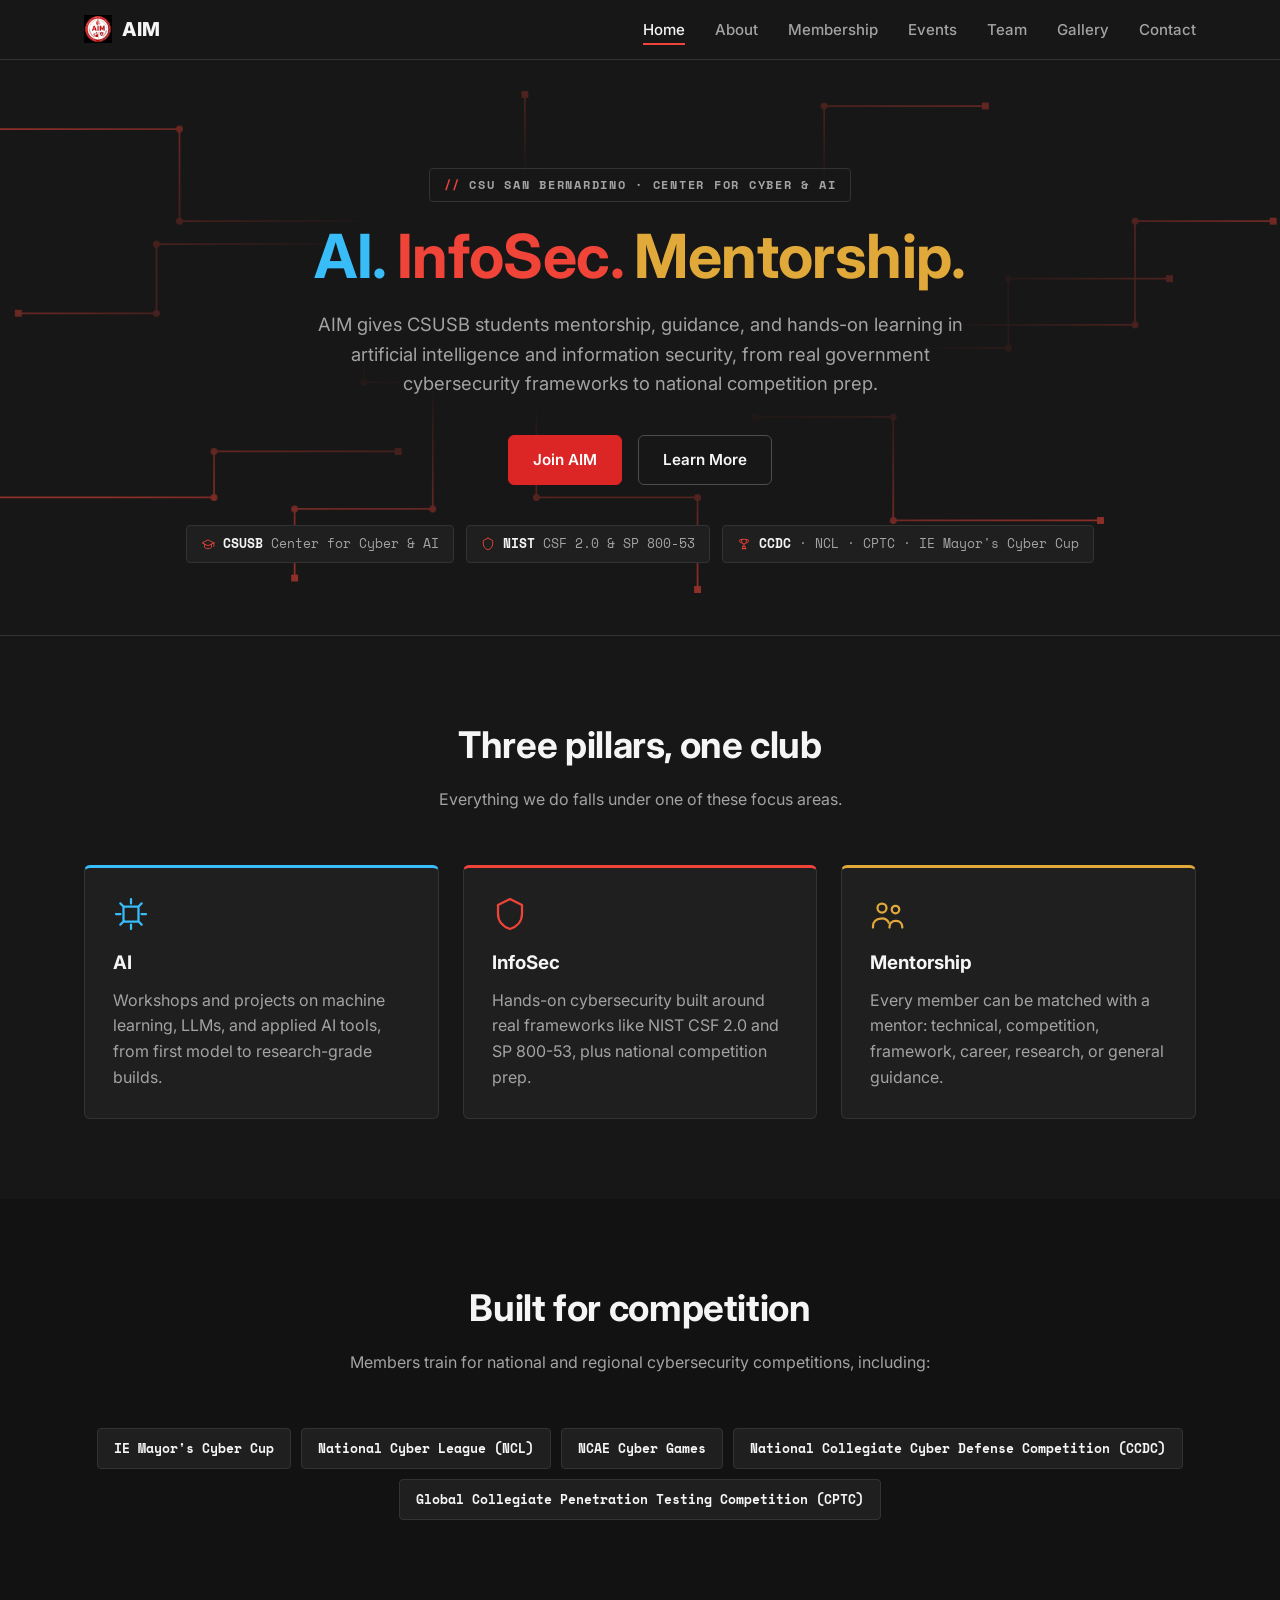
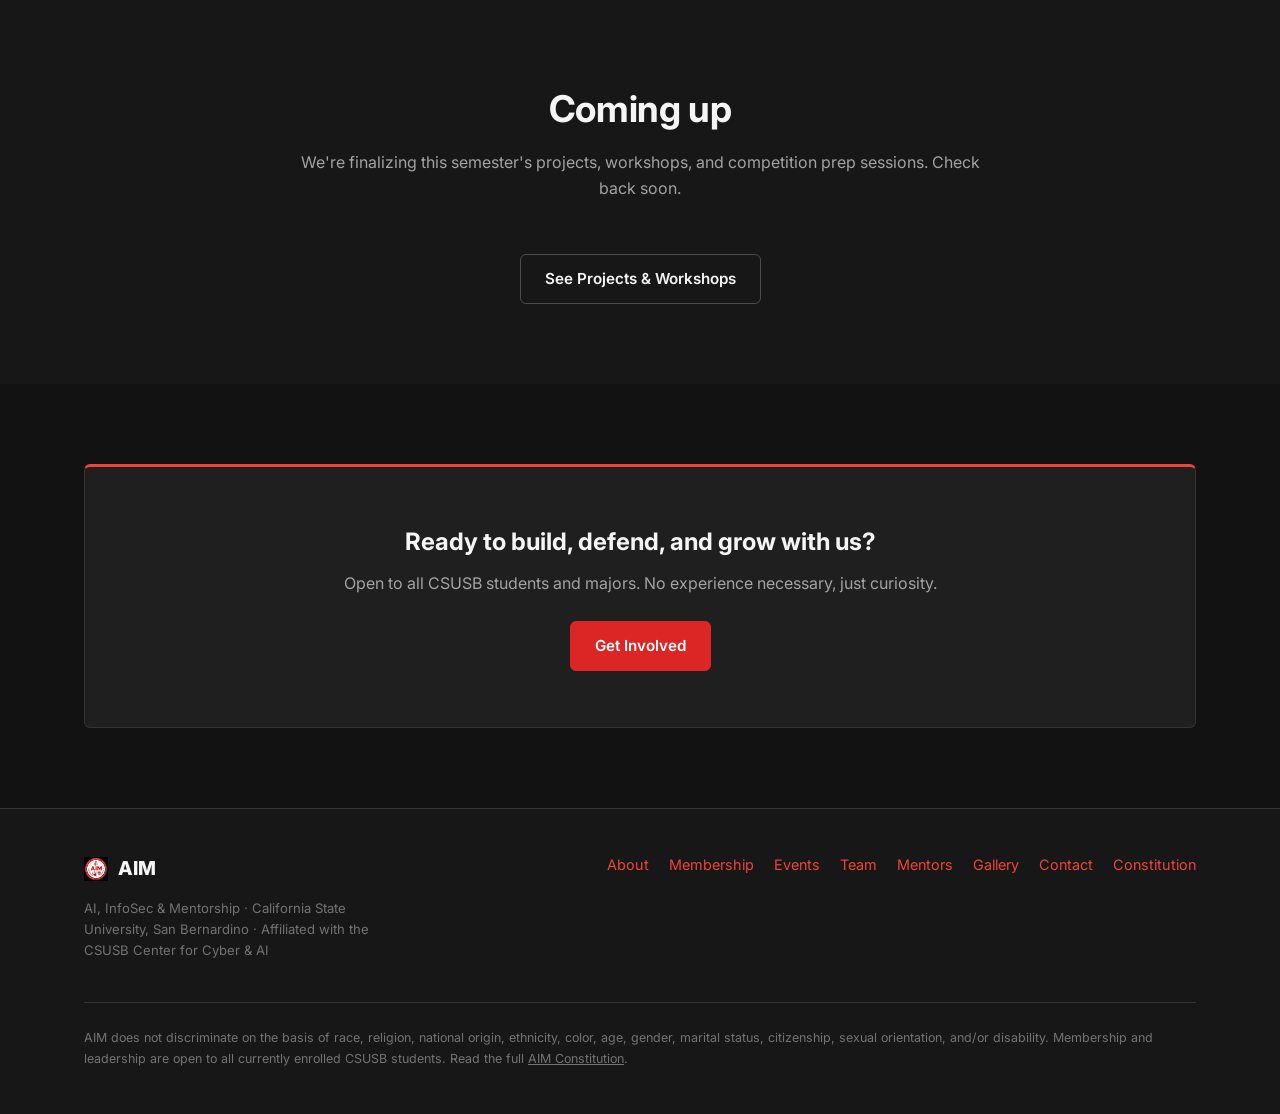
==== commit 1d4e89e9: "Replace favicon and header logo with new AIM badge" ====
--- a/index.html
+++ b/index.html
@@ -5,7 +5,7 @@
   <meta name="viewport" content="width=device-width, initial-scale=1.0">
   <title>AIM | AI, InfoSec &amp; Mentorship - CSUSB</title>
   <meta name="description" content="AIM is a CSUSB student organization uniting AI, information security, and mentorship: cybersecurity frameworks, competitions, and peer guidance.">
-  <link rel="icon" href="assets/logo.svg" type="image/svg+xml">
+  <link rel="icon" href="assets/favicon.png" type="image/png">
   <link rel="preconnect" href="https://fonts.googleapis.com">
   <link rel="preconnect" href="https://fonts.gstatic.com" crossorigin>
   <link href="https://fonts.googleapis.com/css2?family=Inter:wght@400;500;600;700;800&family=Space+Mono:wght@400;700&display=swap" rel="stylesheet">
@@ -15,7 +15,7 @@
   <header class="site-header">
     <nav class="nav">
       <a href="index.html" class="brand">
-        <span class="brand-mark"><img src="assets/logo.svg" alt="" width="28" height="28"></span>
+        <span class="brand-mark"><img src="assets/images/logo-180.png" alt="" width="28" height="28"></span>
         AIM
       </a>
       <ul class="nav-links">
@@ -186,7 +186,7 @@
     <div class="container">
       <div class="footer-inner">
         <div>
-          <div class="brand"><span class="brand-mark"><img src="assets/logo.svg" alt="" width="24" height="24"></span> AIM</div>
+          <div class="brand"><span class="brand-mark"><img src="assets/images/logo-180.png" alt="" width="24" height="24"></span> AIM</div>
           <p class="footer-note">AI, InfoSec &amp; Mentorship &middot; California State University, San Bernardino &middot; Affiliated with the CSUSB Center for Cyber &amp; AI</p>
         </div>
         <ul class="footer-links">
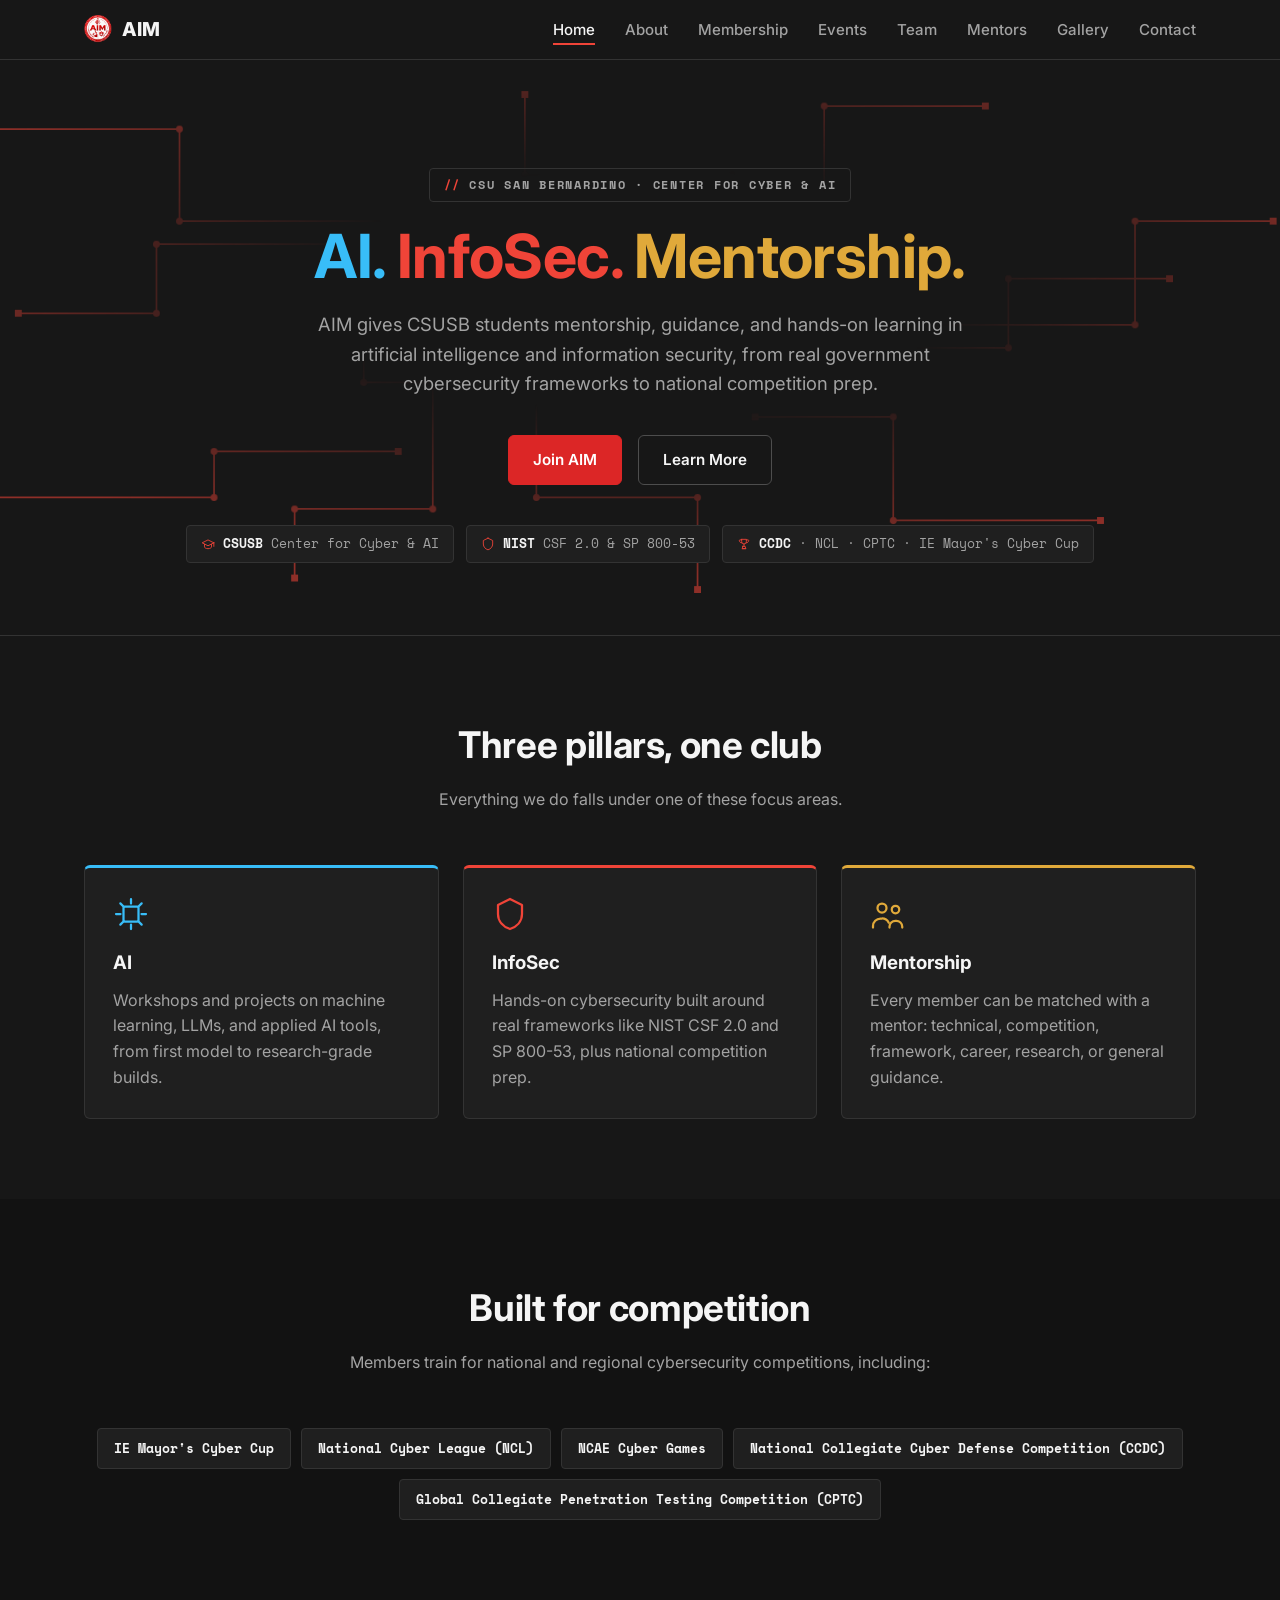
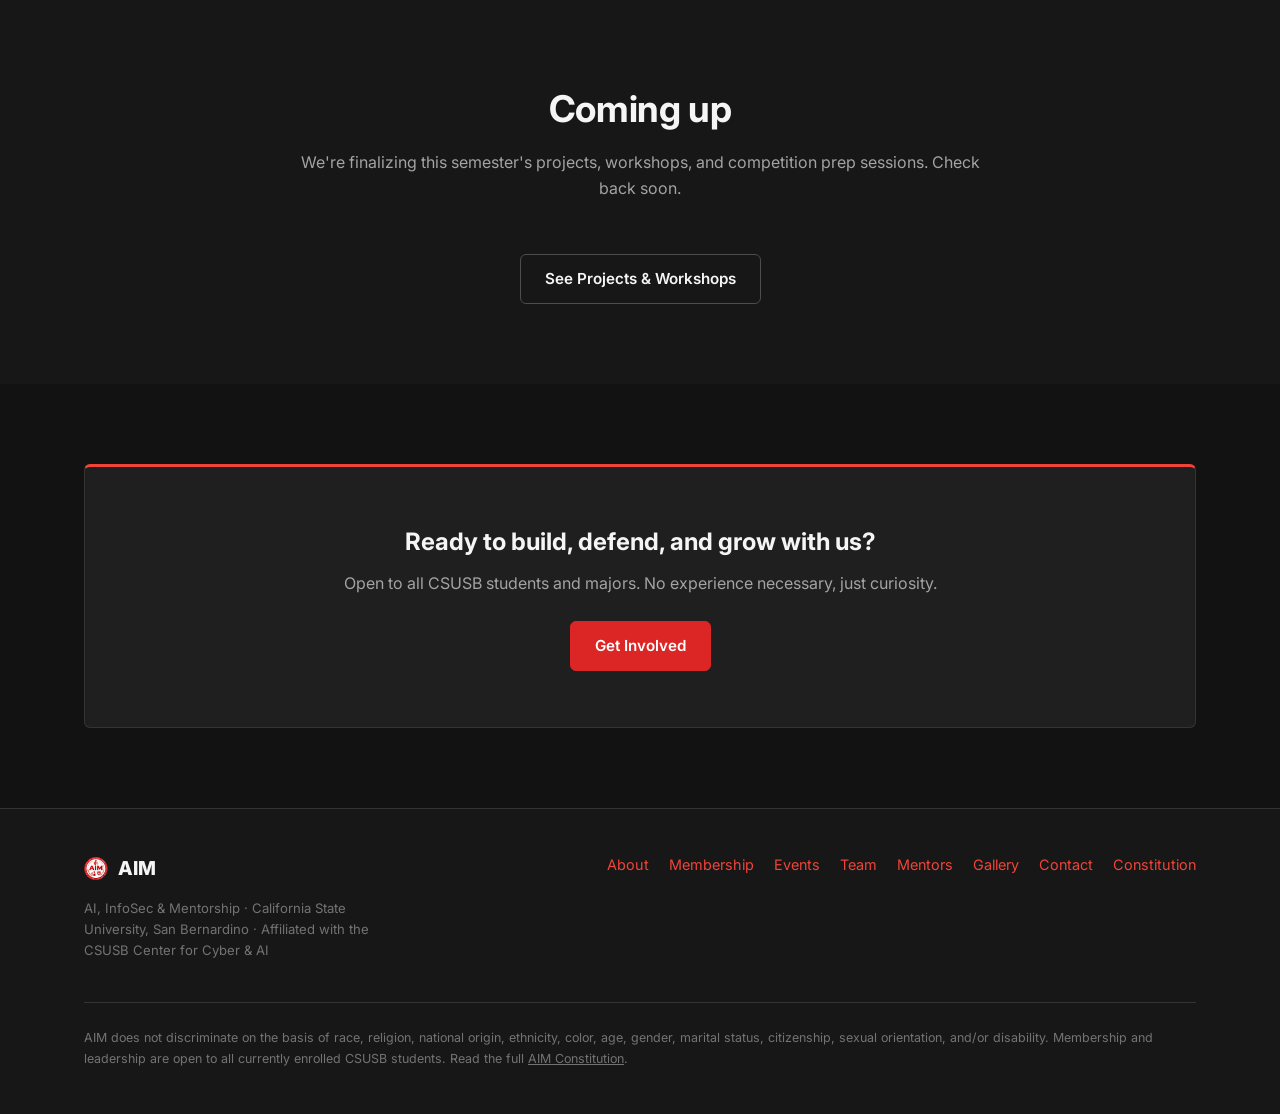
==== commit f850ec54: "Restore Mentors link in header nav sitewide The Mentors page and its clickable photo/bio cards were " ====
--- a/index.html
+++ b/index.html
@@ -24,6 +24,7 @@
         <li><a href="membership.html">Membership</a></li>
         <li><a href="events.html">Events</a></li>
         <li><a href="team.html">Team</a></li>
+        <li><a href="mentors.html">Mentors</a></li>
         <li><a href="gallery.html">Gallery</a></li>
         <li><a href="contact.html">Contact</a></li>
       </ul>
--- a/css/styles.css
+++ b/css/styles.css
@@ -584,6 +584,78 @@
 .team-card .role { color: var(--text-muted); font-size: 0.88rem; margin: 0 0 10px; font-weight: 600; }
 .team-card .role-desc { color: var(--text-dim); font-size: 0.82rem; margin: 0; }
 
+/* ===== Mentor photo + bio toggle ===== */
+.mentor-photo-btn {
+  appearance: none;
+  background: none;
+  border: none;
+  padding: 0;
+  margin: 0 auto 16px;
+  cursor: pointer;
+  display: block;
+  border-radius: 50%;
+}
+
+.mentor-photo-btn .avatar {
+  overflow: hidden;
+  transition: border-color 0.15s ease, transform 0.15s ease;
+}
+
+.mentor-photo-btn .avatar img {
+  width: 100%;
+  height: 100%;
+  object-fit: cover;
+  display: block;
+}
+
+.mentor-photo-btn:hover .avatar,
+.mentor-photo-btn:focus-visible .avatar {
+  border-color: var(--accent);
+  transform: translateY(-2px);
+}
+
+.mentor-photo-btn:focus-visible {
+  outline: 2px solid var(--accent);
+  outline-offset: 3px;
+}
+
+.mentor-hint {
+  display: block;
+  font-family: var(--font-mono);
+  font-size: 0.66rem;
+  text-transform: uppercase;
+  letter-spacing: 0.08em;
+  color: var(--text-dim);
+  margin-top: 10px;
+}
+
+.team-card.bio-open .mentor-hint { color: var(--accent); }
+
+.mentor-bio {
+  display: grid;
+  grid-template-rows: 0fr;
+  transition: grid-template-rows 0.25s ease;
+  text-align: left;
+  margin-top: 14px;
+}
+
+.team-card.bio-open .mentor-bio { grid-template-rows: 1fr; }
+
+.mentor-bio-inner { overflow: hidden; }
+
+.mentor-bio-inner p {
+  color: var(--text-muted);
+  font-size: 0.86rem;
+  line-height: 1.55;
+  margin: 0 0 10px;
+  padding-top: 14px;
+  border-top: 1px solid var(--border);
+}
+
+.mentor-bio-inner p:last-child { margin-bottom: 0; }
+
+.mentor-bio-inner a { color: var(--accent); }
+
 /* ===== Membership tiers ===== */
 .tier-grid {
   display: grid;
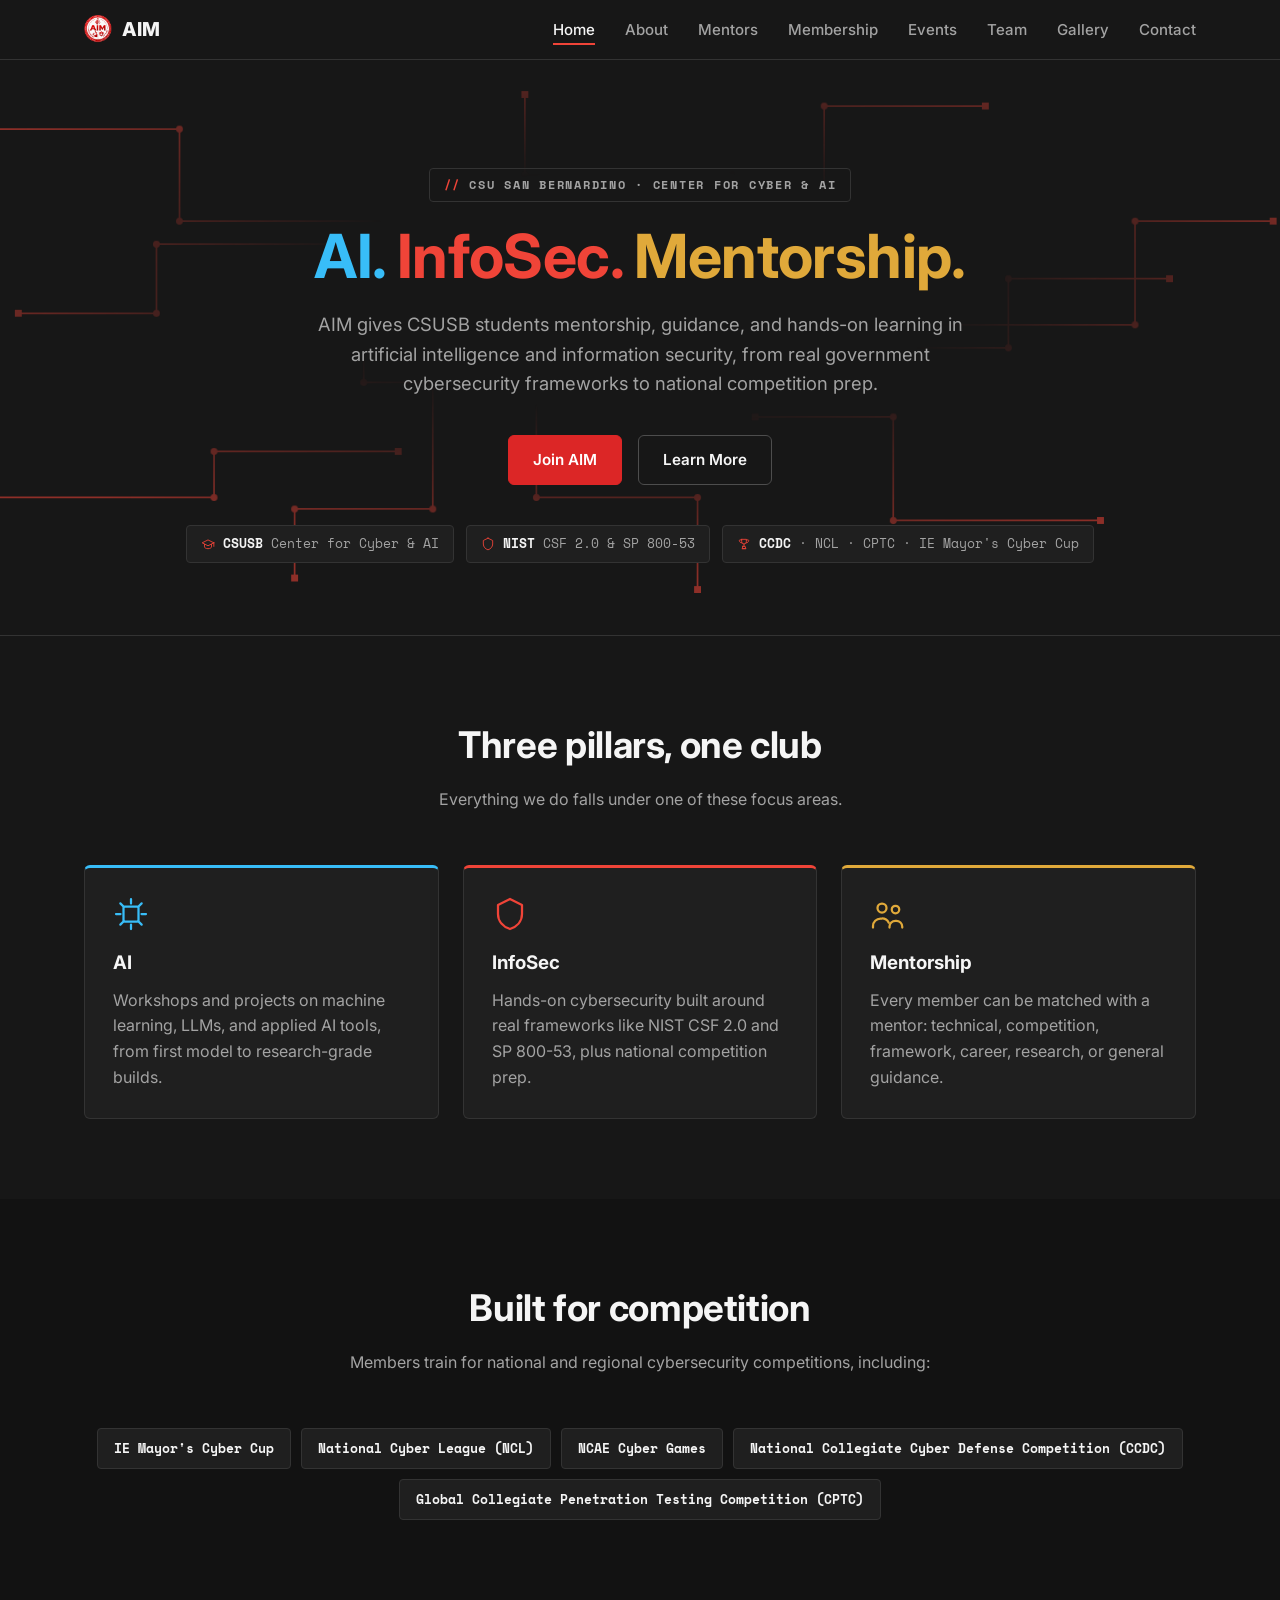
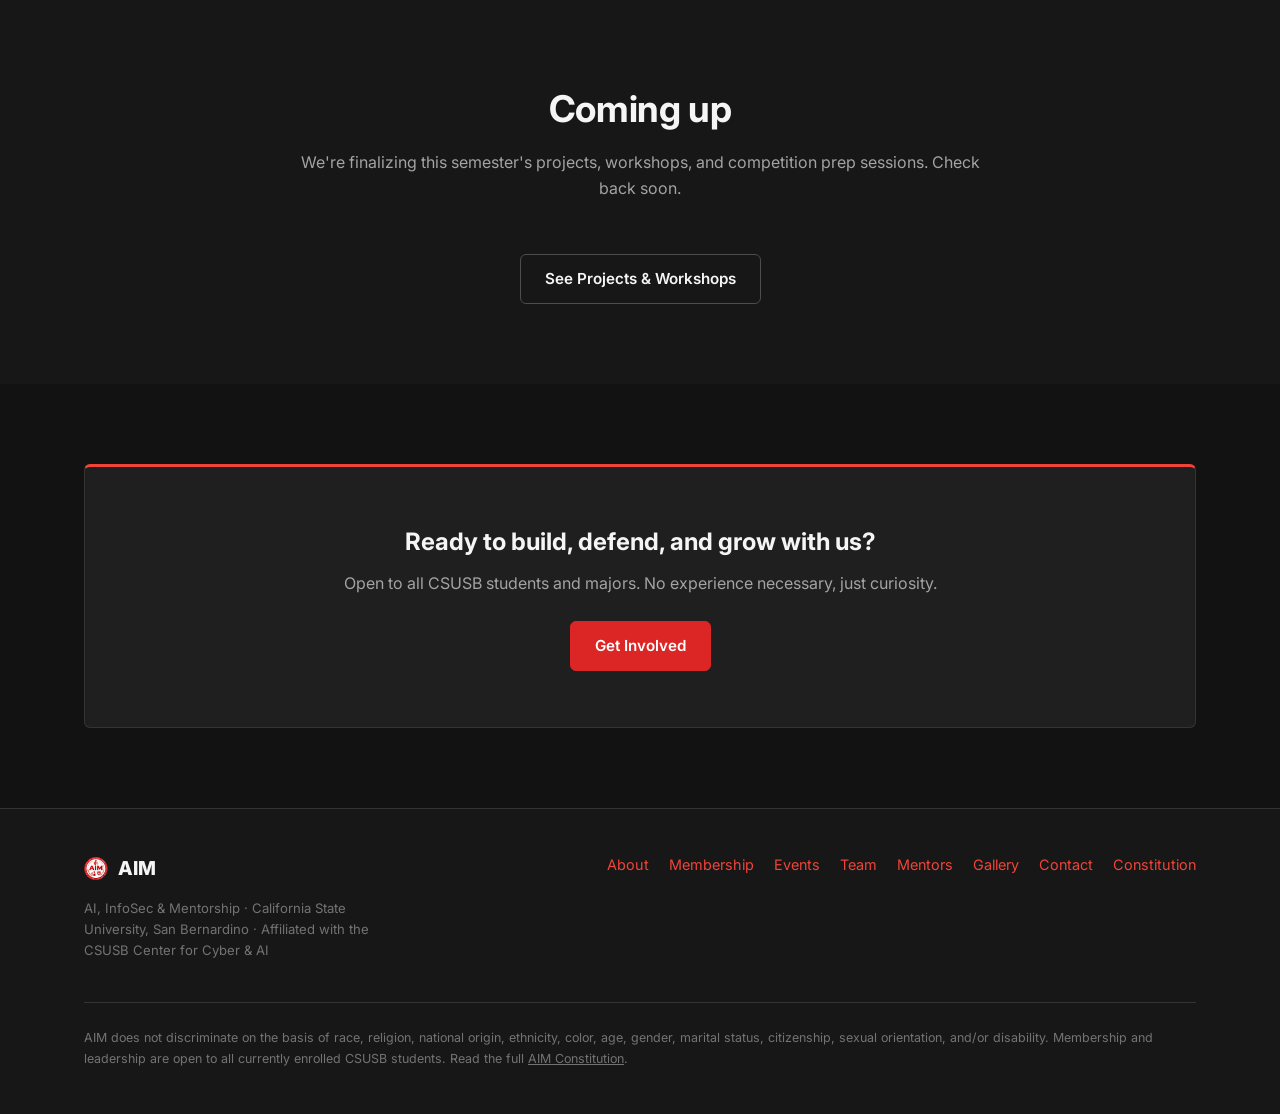
==== commit 528ed270: "Move Mentors next to About in nav, enlarge mentors page cards Mentors now sits right after About acr" ====
--- a/index.html
+++ b/index.html
@@ -21,10 +21,10 @@
       <ul class="nav-links">
         <li><a href="index.html" class="active">Home</a></li>
         <li><a href="about.html">About</a></li>
+        <li><a href="mentors.html">Mentors</a></li>
         <li><a href="membership.html">Membership</a></li>
         <li><a href="events.html">Events</a></li>
         <li><a href="team.html">Team</a></li>
-        <li><a href="mentors.html">Mentors</a></li>
         <li><a href="gallery.html">Gallery</a></li>
         <li><a href="contact.html">Contact</a></li>
       </ul>
--- a/css/styles.css
+++ b/css/styles.css
@@ -656,6 +656,16 @@
 
 .mentor-bio-inner a { color: var(--accent); }
 
+/* ===== Mentors page: larger, easier-to-read cards ===== */
+.mentor-grid { grid-template-columns: repeat(auto-fit, minmax(300px, 1fr)); gap: 24px; }
+.mentor-grid .team-card { padding: 36px 26px; }
+.mentor-grid .avatar { width: 104px; height: 104px; }
+.mentor-grid h3 { font-size: 1.25rem; }
+.mentor-grid .card-tag { font-size: 0.76rem; padding: 5px 12px; }
+.mentor-grid .role-desc { font-size: 0.98rem; line-height: 1.5; }
+.mentor-grid .mentor-hint { font-size: 0.72rem; }
+.mentor-grid .mentor-bio-inner p { font-size: 1rem; line-height: 1.65; }
+
 /* ===== Membership tiers ===== */
 .tier-grid {
   display: grid;
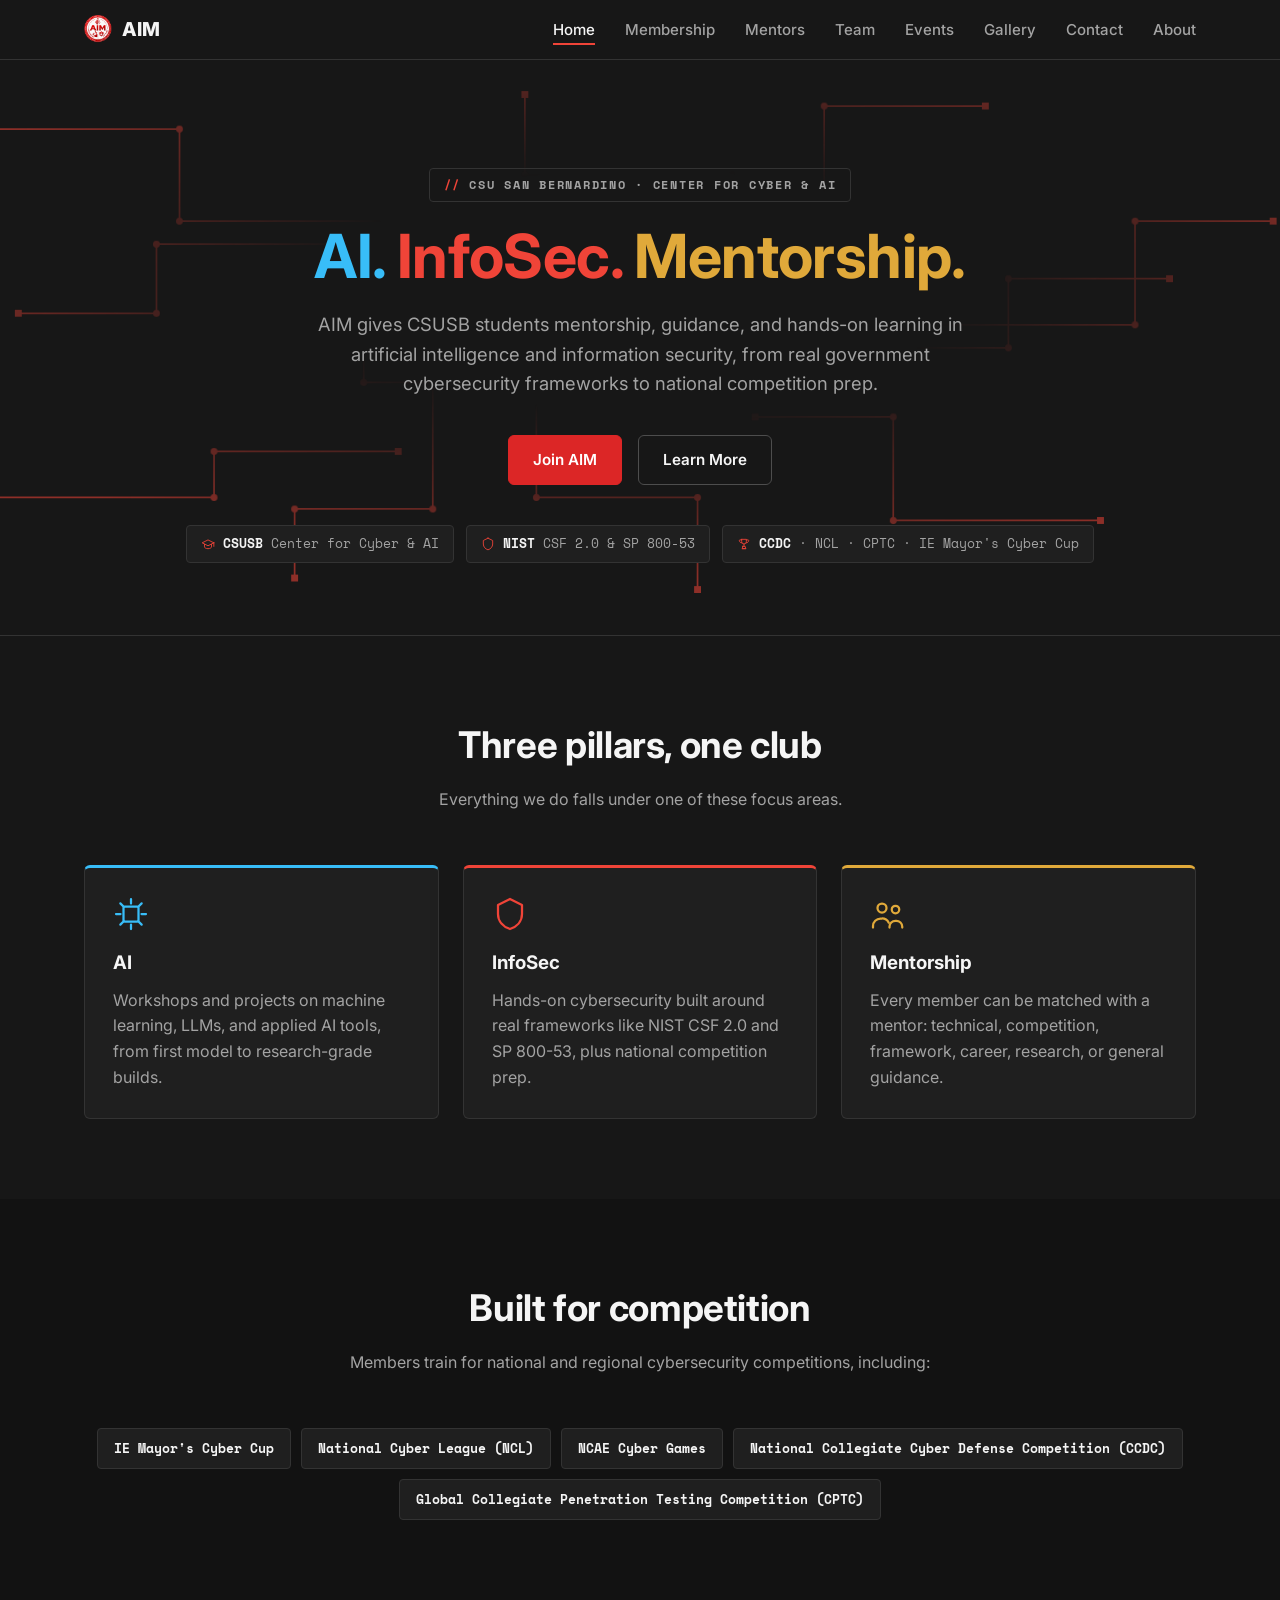
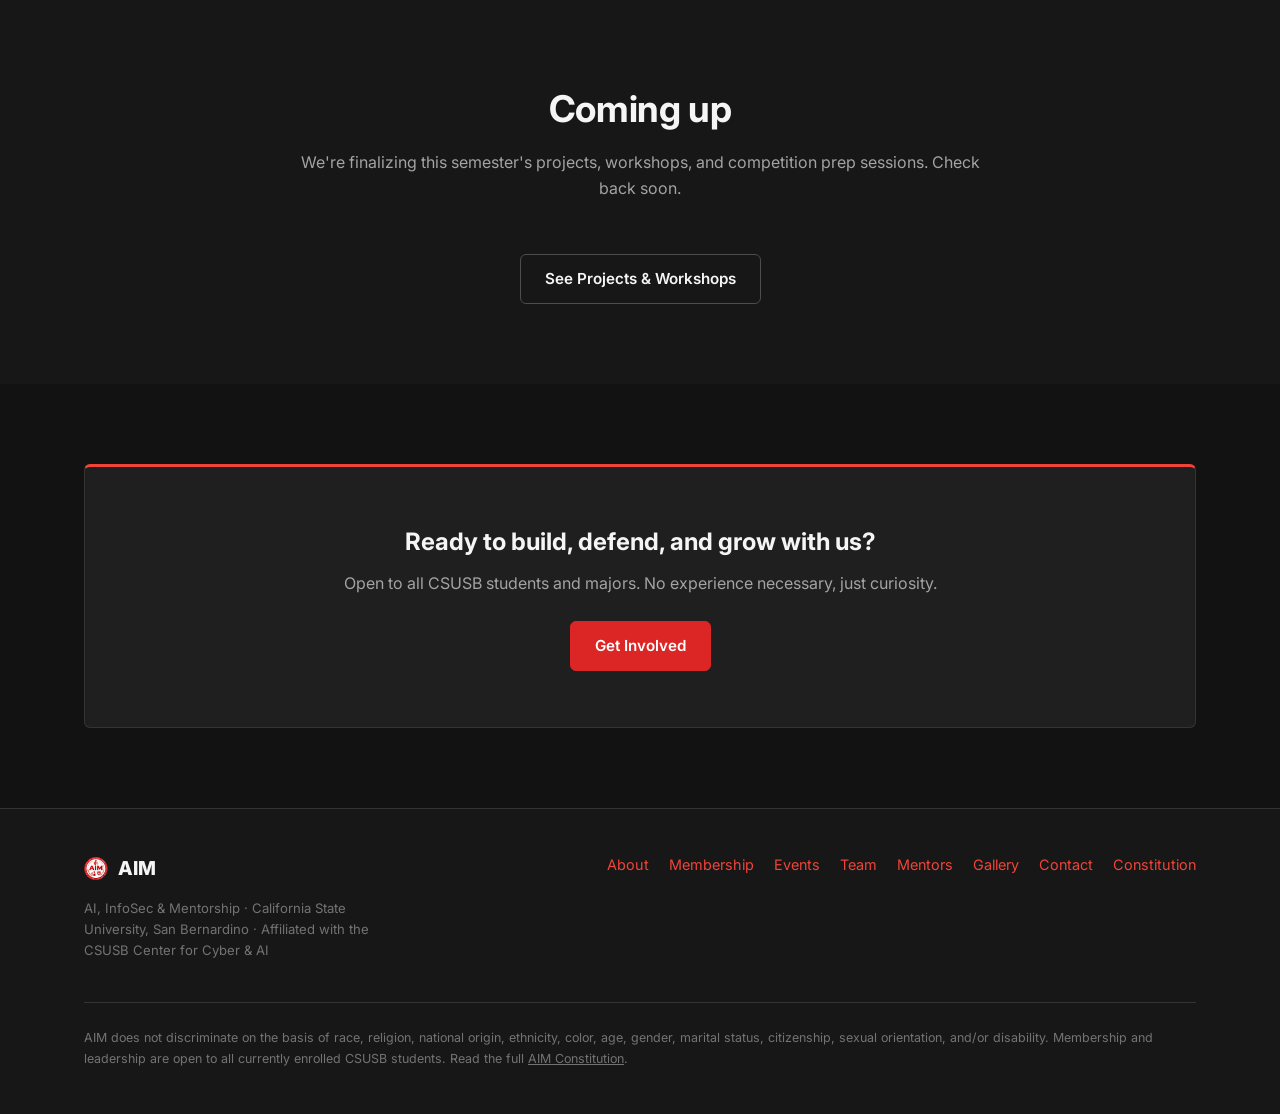
==== commit 95678aaa: "Reorder nav and make schedule a single non-scrolling block - Nav order sitewide: Home, Membership, M" ====
--- a/index.html
+++ b/index.html
@@ -20,13 +20,13 @@
       </a>
       <ul class="nav-links">
         <li><a href="index.html" class="active">Home</a></li>
-        <li><a href="about.html">About</a></li>
+        <li><a href="membership.html">Membership</a></li>
         <li><a href="mentors.html">Mentors</a></li>
-        <li><a href="membership.html">Membership</a></li>
+        <li><a href="team.html">Team</a></li>
         <li><a href="events.html">Events</a></li>
-        <li><a href="team.html">Team</a></li>
         <li><a href="gallery.html">Gallery</a></li>
         <li><a href="contact.html">Contact</a></li>
+        <li><a href="about.html">About</a></li>
       </ul>
       <button class="nav-toggle" aria-label="Toggle navigation" aria-expanded="false">
         <span></span><span></span><span></span>
--- a/css/styles.css
+++ b/css/styles.css
@@ -450,8 +450,7 @@
   background: var(--surface-solid);
   border: 1px solid var(--border);
   border-radius: var(--radius);
-  max-height: 480px;
-  overflow: auto;
+  overflow: hidden;
 }
 
 .schedule-table {
@@ -460,9 +459,6 @@
 }
 
 .schedule-table thead th {
-  position: sticky;
-  top: 0;
-  z-index: 1;
   background: var(--surface-solid);
   text-align: left;
   font-family: var(--font-mono);
@@ -530,8 +526,58 @@
   white-space: nowrap;
 }
 
-@media (max-width: 720px) {
-  .schedule-table { min-width: 640px; }
+.schedule-day-row th {
+  background: var(--bg-alt);
+  text-align: left;
+  font-family: var(--font-mono);
+  font-size: 0.72rem;
+  text-transform: uppercase;
+  letter-spacing: 0.1em;
+  color: var(--text);
+  padding: 10px 20px;
+  border-bottom: 1px solid var(--border);
+}
+
+.schedule-sub {
+  display: block;
+  font-family: var(--font-mono);
+  font-size: 0.72rem;
+  font-weight: 400;
+  color: var(--text-dim);
+  margin-top: 2px;
+}
+
+.schedule-until {
+  display: inline-block;
+  margin-left: 6px;
+  font-family: var(--font-mono);
+  font-size: 0.68rem;
+  font-weight: 700;
+  text-transform: uppercase;
+  letter-spacing: 0.04em;
+  color: var(--mentorship);
+  background: rgba(224, 169, 58, 0.12);
+  padding: 2px 8px;
+  border-radius: var(--radius-sm);
+  white-space: nowrap;
+  vertical-align: middle;
+}
+
+.schedule-footnote {
+  margin: 14px 2px 0;
+  font-size: 0.82rem;
+  color: var(--text-dim);
+}
+
+@media (max-width: 560px) {
+  .schedule-table thead th,
+  .schedule-table tbody td,
+  .schedule-day-row th {
+    padding-left: 14px;
+    padding-right: 14px;
+  }
+  .schedule-table tbody td { font-size: 0.9rem; }
+  .schedule-time { font-size: 0.8rem; }
 }
 
 /* ===== Gallery ===== */
@@ -578,6 +624,14 @@
   color: var(--text);
   background: var(--border);
   border: 1px solid var(--border-strong);
+  overflow: hidden;
+}
+
+.avatar img {
+  width: 100%;
+  height: 100%;
+  object-fit: cover;
+  display: block;
 }
 
 .team-card h3 { margin: 0 0 4px; font-size: 1.05rem; }
@@ -641,7 +695,16 @@
 
 .team-card.bio-open .mentor-bio { grid-template-rows: 1fr; }
 
-.mentor-bio-inner { overflow: hidden; }
+.mentor-bio-inner {
+  max-height: 380px;
+  overflow-y: auto;
+  overflow-x: hidden;
+  padding-right: 8px;
+}
+
+.mentor-bio-inner::-webkit-scrollbar { width: 6px; }
+.mentor-bio-inner::-webkit-scrollbar-track { background: transparent; }
+.mentor-bio-inner::-webkit-scrollbar-thumb { background: var(--border-strong); border-radius: 3px; }
 
 .mentor-bio-inner p {
   color: var(--text-muted);
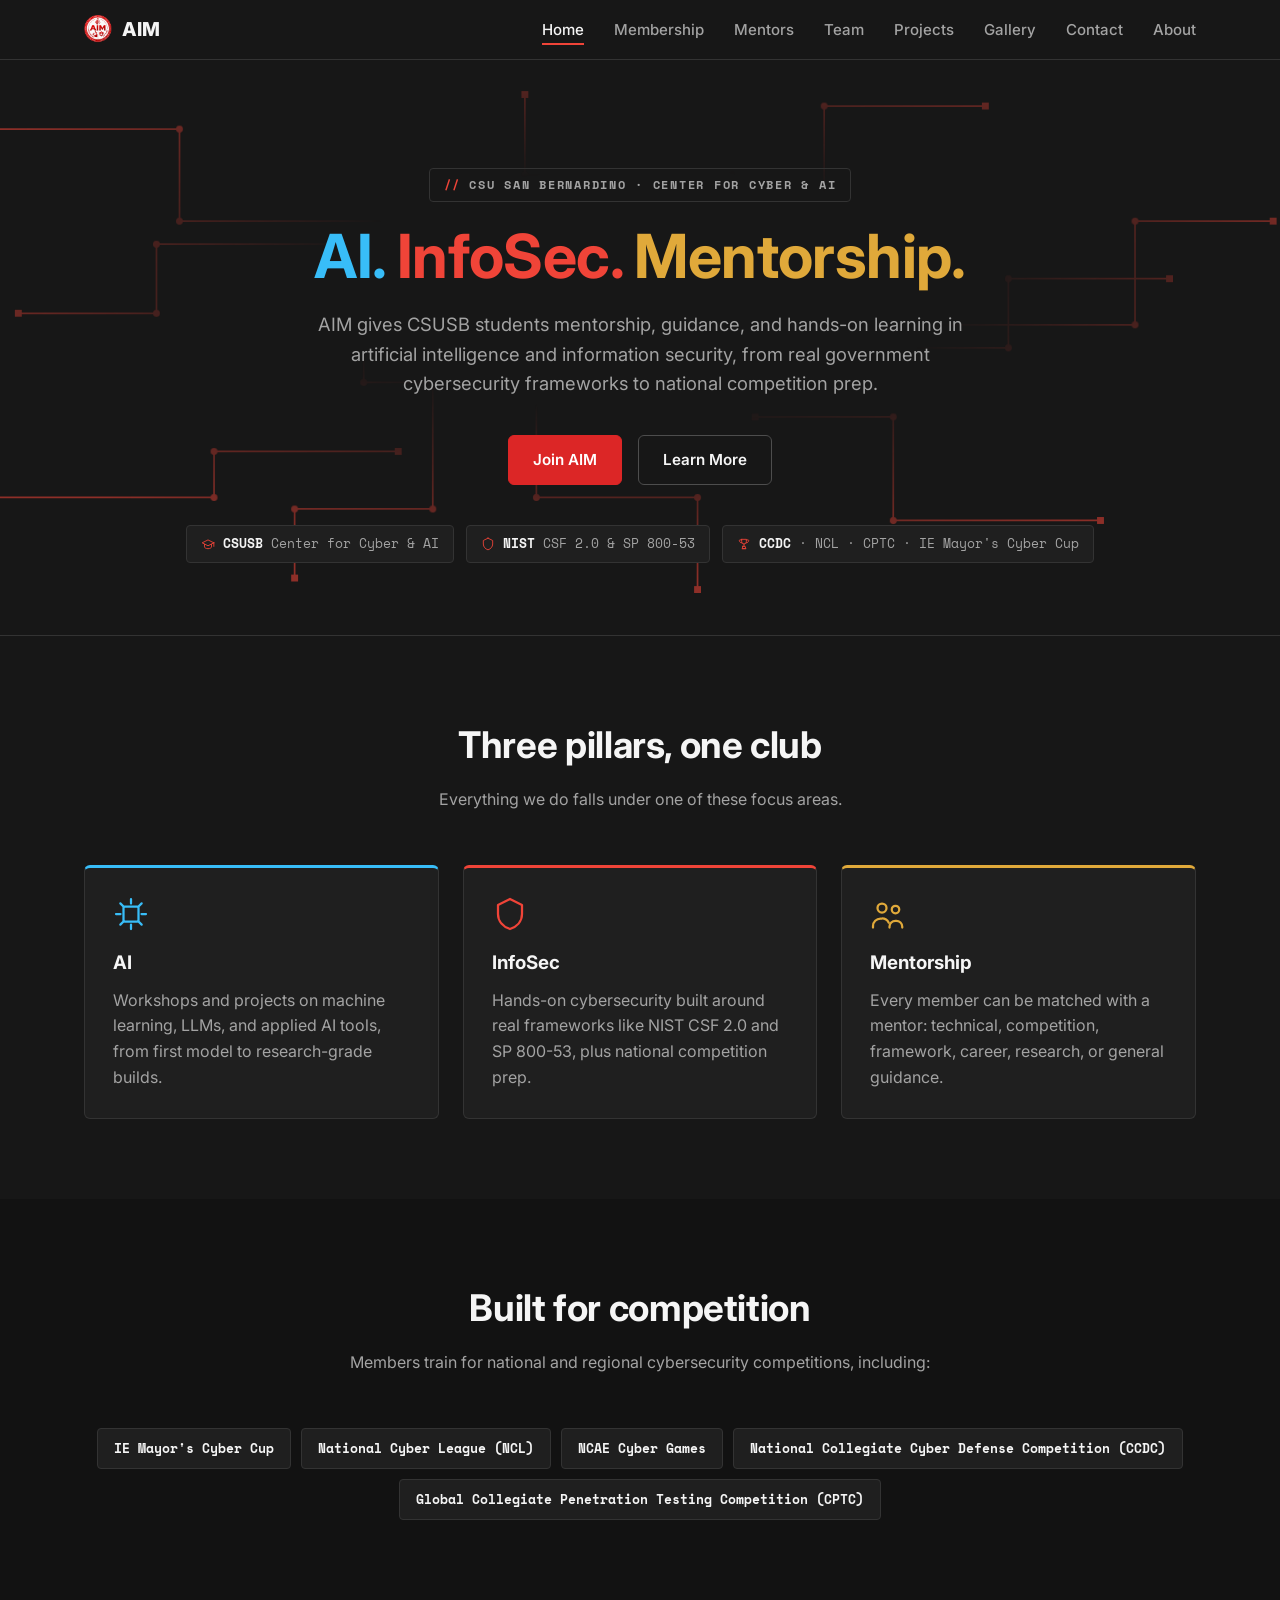
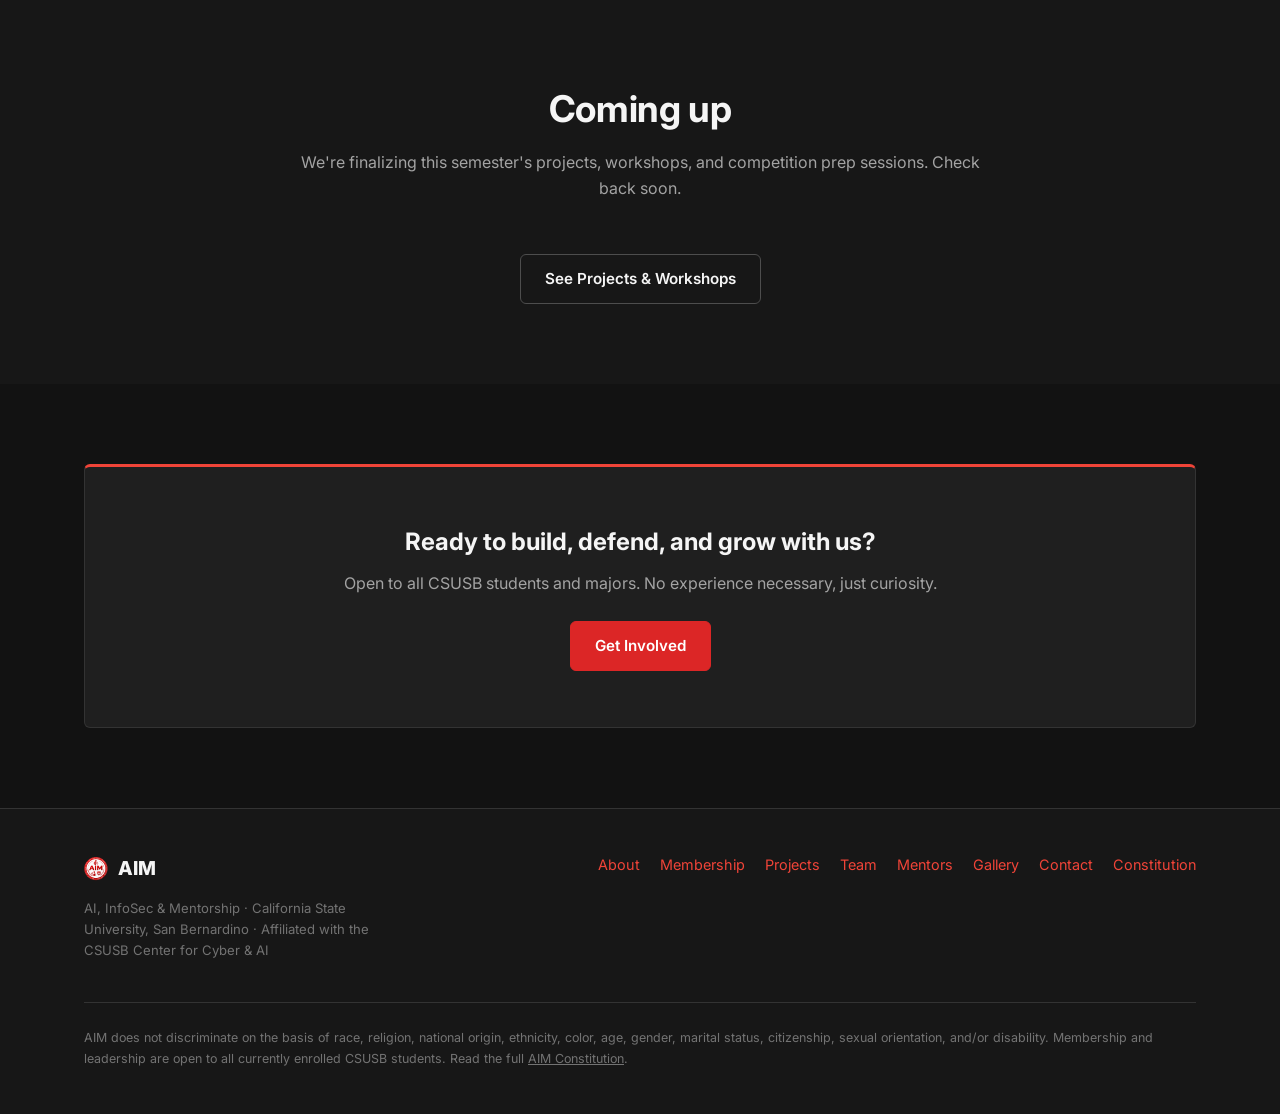
==== commit cdc84755: "Redesign schedule as full-page week grid; rename nav Events to Projects - events.html: replace the t" ====
--- a/index.html
+++ b/index.html
@@ -23,7 +23,7 @@
         <li><a href="membership.html">Membership</a></li>
         <li><a href="mentors.html">Mentors</a></li>
         <li><a href="team.html">Team</a></li>
-        <li><a href="events.html">Events</a></li>
+        <li><a href="events.html">Projects</a></li>
         <li><a href="gallery.html">Gallery</a></li>
         <li><a href="contact.html">Contact</a></li>
         <li><a href="about.html">About</a></li>
@@ -193,7 +193,7 @@
         <ul class="footer-links">
           <li><a href="about.html">About</a></li>
           <li><a href="membership.html">Membership</a></li>
-          <li><a href="events.html">Events</a></li>
+          <li><a href="events.html">Projects</a></li>
           <li><a href="team.html">Team</a></li>
           <li><a href="mentors.html">Mentors</a></li>
           <li><a href="gallery.html">Gallery</a></li>
--- a/css/styles.css
+++ b/css/styles.css
@@ -445,139 +445,225 @@
 .card .meta { color: var(--text-muted); font-size: 0.85rem; margin: 0 0 10px; }
 .card p.desc { color: var(--text-muted); margin: 0; font-size: 0.92rem; }
 
-/* ===== Project schedule ===== */
-.schedule-box {
-  background: var(--surface-solid);
-  border: 1px solid var(--border);
-  border-radius: var(--radius);
+/* ===== Weekly project schedule ===== */
+.page-header--slim { padding: 22px 0 12px; }
+
+.week-schedule { position: relative; padding: 6px 0 40px; }
+
+.week-inner {
+  position: relative;
+  z-index: 1;
+  max-width: var(--max-width);
+  margin: 0 auto;
+  padding: 0 24px;
+  min-height: calc(100vh - 210px);
+  min-height: calc(100dvh - 210px);
+  display: flex;
+  flex-direction: column;
+}
+
+.week-head { margin: 4px 0 12px; }
+.week-head h1 { margin: 0 0 4px; font-size: clamp(1.5rem, 3.2vw, 2rem); letter-spacing: -0.01em; }
+.week-head p { margin: 0; color: var(--text-muted); font-size: 0.92rem; }
+
+/* per-day accent colours */
+.d1 { --c: #38BDF8; }
+.d2 { --c: #A78BFA; }
+.d3 { --c: #34D399; }
+.d4 { --c: #F472B6; }
+.d5 { --c: #FB923C; }
+
+.week-legend {
+  display: flex;
+  flex-wrap: wrap;
+  align-items: center;
+  gap: 8px 16px;
+  margin: 0 0 6px;
+  font-family: var(--font-mono);
+  font-size: 0.72rem;
+  color: var(--text-muted);
+}
+
+.week-legend-item { display: inline-flex; align-items: center; gap: 6px; }
+.week-legend .dot { width: 9px; height: 9px; border-radius: 50%; background: var(--c); box-shadow: 0 0 8px var(--c); }
+.week-legend .pill-amber { width: 16px; height: 9px; border-radius: 3px; background: rgba(224, 169, 58, 0.9); }
+.week-legend-sep { width: 1px; height: 14px; background: var(--border-strong); }
+
+.week-grid {
+  position: relative;
+  isolation: isolate;
+  flex: 1;
+  min-height: 440px;
+  display: grid;
+  grid-template-columns: 52px repeat(5, minmax(0, 1fr));
+  grid-template-rows: 44px repeat(15, minmax(22px, 1fr));
+  gap: 5px 7px;
+  margin: 16px 0;
+}
+
+.wg-corner { grid-column: 1; grid-row: 1; }
+
+.wg-day {
+  z-index: 3;
+  display: flex;
+  align-items: center;
+  justify-content: center;
+  padding-bottom: 8px;
+  font-family: var(--font-mono);
+  font-size: 0.82rem;
+  font-weight: 700;
+  text-transform: uppercase;
+  letter-spacing: 0.12em;
+  color: var(--c);
+  border-bottom: 2px solid var(--c);
+}
+
+.wg-day.is-today { color: var(--text); }
+.wg-day.is-today::after {
+  content: "Today";
+  margin-left: 8px;
+  padding: 1px 6px;
+  border-radius: 999px;
+  background: var(--c);
+  color: #0b0b0b;
+  font-size: 0.58rem;
+  letter-spacing: 0.08em;
+}
+
+.wg-time {
+  grid-column: 1;
+  align-self: start;
+  transform: translateY(-7px);
+  text-align: right;
+  padding-right: 10px;
+  font-family: var(--font-mono);
+  font-size: 0.66rem;
+  color: var(--text-dim);
+  white-space: nowrap;
+}
+
+.wg-line {
+  grid-column: 2 / -1;
+  align-self: start;
+  height: 0;
+  border-top: 1px dashed var(--border);
+  z-index: 1;
+}
+
+.wg-col {
+  border-radius: 8px;
+  border: 1px solid var(--border);
+  background: linear-gradient(180deg, rgba(255, 255, 255, 0.02), transparent 55%);
+  background: linear-gradient(180deg, color-mix(in srgb, var(--c) 6%, transparent), transparent 55%);
+  z-index: 0;
+}
+
+.wg-col.is-today {
+  border-color: transparent;
+  background: linear-gradient(180deg, color-mix(in srgb, var(--c) 16%, transparent), color-mix(in srgb, var(--c) 3%, transparent));
+  box-shadow: inset 0 0 0 1px color-mix(in srgb, var(--c) 45%, transparent);
+  animation: wg-pulse 3.2s ease-in-out infinite;
+}
+
+@keyframes wg-pulse { 0%, 100% { opacity: 1; } 50% { opacity: 0.7; } }
+
+.wg-item {
+  position: relative;
+  z-index: 2;
+  display: flex;
+  flex-direction: column;
+  justify-content: center;
+  gap: 2px;
+  padding: 6px 9px;
+  border-radius: 7px;
   overflow: hidden;
-}
-
-.schedule-table {
-  width: 100%;
-  border-collapse: collapse;
-}
-
-.schedule-table thead th {
-  background: var(--surface-solid);
-  text-align: left;
+  background: var(--surface);
+  background: color-mix(in srgb, var(--c) 15%, var(--surface));
+  border: 1px solid var(--border-strong);
+  border: 1px solid color-mix(in srgb, var(--c) 38%, var(--border));
+  border-left: 3px solid var(--c);
+  transition: transform 0.14s ease, box-shadow 0.14s ease;
+}
+
+.wg-item::after {
+  content: "";
+  position: absolute;
+  right: -24px;
+  top: -24px;
+  width: 60px;
+  height: 60px;
+  pointer-events: none;
+  background: radial-gradient(circle, color-mix(in srgb, var(--c) 40%, transparent), transparent 70%);
+}
+
+.wg-item:hover {
+  transform: translateY(-2px);
+  box-shadow: 0 8px 22px color-mix(in srgb, var(--c) 28%, transparent);
+  z-index: 5;
+}
+
+.wg-t {
   font-family: var(--font-mono);
   font-size: 0.68rem;
-  text-transform: uppercase;
-  letter-spacing: 0.08em;
-  color: var(--text-dim);
-  padding: 14px 20px;
-  border-bottom: 1px solid var(--border);
-  white-space: nowrap;
-}
-
-.schedule-table tbody td {
-  padding: 14px 20px;
-  border-bottom: 1px solid var(--border);
-  vertical-align: middle;
-}
-
-.schedule-table tbody tr:last-child td { border-bottom: none; }
-
-.schedule-table tbody tr:hover { background: var(--bg-alt); }
-
-.schedule-name {
-  color: var(--text);
-  font-weight: 700;
-  font-size: 0.95rem;
-}
-
-.schedule-person {
-  display: flex;
-  align-items: center;
-  gap: 8px;
+  letter-spacing: 0.02em;
+  color: var(--text-muted);
+  color: color-mix(in srgb, var(--c) 45%, var(--text));
+}
+
+.wg-body { display: flex; flex-direction: column; gap: 1px; min-width: 0; }
+.wg-n { font-weight: 700; font-size: 0.82rem; line-height: 1.22; }
+.wg-sub { font-family: var(--font-mono); font-size: 0.64rem; color: var(--text-dim); }
+
+.schedule-until {
+  align-self: flex-start;
+  margin: 3px 0 0;
+  padding: 1px 6px;
+  border-radius: var(--radius-sm);
   font-family: var(--font-mono);
-  font-size: 0.82rem;
-  color: var(--text-muted);
-  white-space: nowrap;
-}
-
-.schedule-avatar {
-  flex: none;
-  width: 26px;
-  height: 26px;
-  border-radius: 50%;
-  background: var(--border);
-  display: flex;
-  align-items: center;
-  justify-content: center;
-  color: var(--text-dim);
-  overflow: hidden;
-}
-
-.schedule-avatar svg { width: 14px; height: 14px; }
-
-.schedule-time {
-  font-family: var(--font-mono);
-  font-size: 0.85rem;
-  color: var(--text);
-  white-space: nowrap;
-}
-
-.schedule-location {
-  font-family: var(--font-mono);
-  font-size: 0.85rem;
-  color: var(--text-muted);
-  white-space: nowrap;
-}
-
-.schedule-day-row th {
-  background: var(--bg-alt);
-  text-align: left;
-  font-family: var(--font-mono);
-  font-size: 0.72rem;
-  text-transform: uppercase;
-  letter-spacing: 0.1em;
-  color: var(--text);
-  padding: 10px 20px;
-  border-bottom: 1px solid var(--border);
-}
-
-.schedule-sub {
-  display: block;
-  font-family: var(--font-mono);
-  font-size: 0.72rem;
-  font-weight: 400;
-  color: var(--text-dim);
-  margin-top: 2px;
-}
-
-.schedule-until {
-  display: inline-block;
-  margin-left: 6px;
-  font-family: var(--font-mono);
-  font-size: 0.68rem;
+  font-size: 0.6rem;
   font-weight: 700;
   text-transform: uppercase;
   letter-spacing: 0.04em;
   color: var(--mentorship);
-  background: rgba(224, 169, 58, 0.12);
-  padding: 2px 8px;
-  border-radius: var(--radius-sm);
+  background: rgba(224, 169, 58, 0.14);
   white-space: nowrap;
-  vertical-align: middle;
-}
-
-.schedule-footnote {
-  margin: 14px 2px 0;
+}
+
+.week-foot {
+  margin: 4px 0 0;
   font-size: 0.82rem;
   color: var(--text-dim);
 }
 
-@media (max-width: 560px) {
-  .schedule-table thead th,
-  .schedule-table tbody td,
-  .schedule-day-row th {
-    padding-left: 14px;
-    padding-right: 14px;
+@media (prefers-reduced-motion: reduce) {
+  .wg-col.is-today { animation: none; }
+}
+
+@media (max-width: 900px) {
+  .week-inner { min-height: 0; }
+  .week-grid {
+    display: block;
+    min-height: 0;
+    margin: 14px 0 0;
   }
-  .schedule-table tbody td { font-size: 0.9rem; }
-  .schedule-time { font-size: 0.8rem; }
+  .wg-corner, .wg-time, .wg-line, .wg-col { display: none; }
+  .wg-day {
+    justify-content: flex-start;
+    margin: 22px 0 8px;
+    padding-bottom: 6px;
+    font-size: 0.78rem;
+  }
+  .wg-day:first-of-type { margin-top: 2px; }
+  .wg-item {
+    display: grid;
+    grid-template-columns: 84px 1fr;
+    align-items: center;
+    gap: 4px 10px;
+    margin-bottom: 7px;
+    padding: 9px 11px;
+  }
+  .wg-item::after { display: none; }
+  .wg-item .schedule-until { margin-top: 2px; }
 }
 
 /* ===== Gallery ===== */
